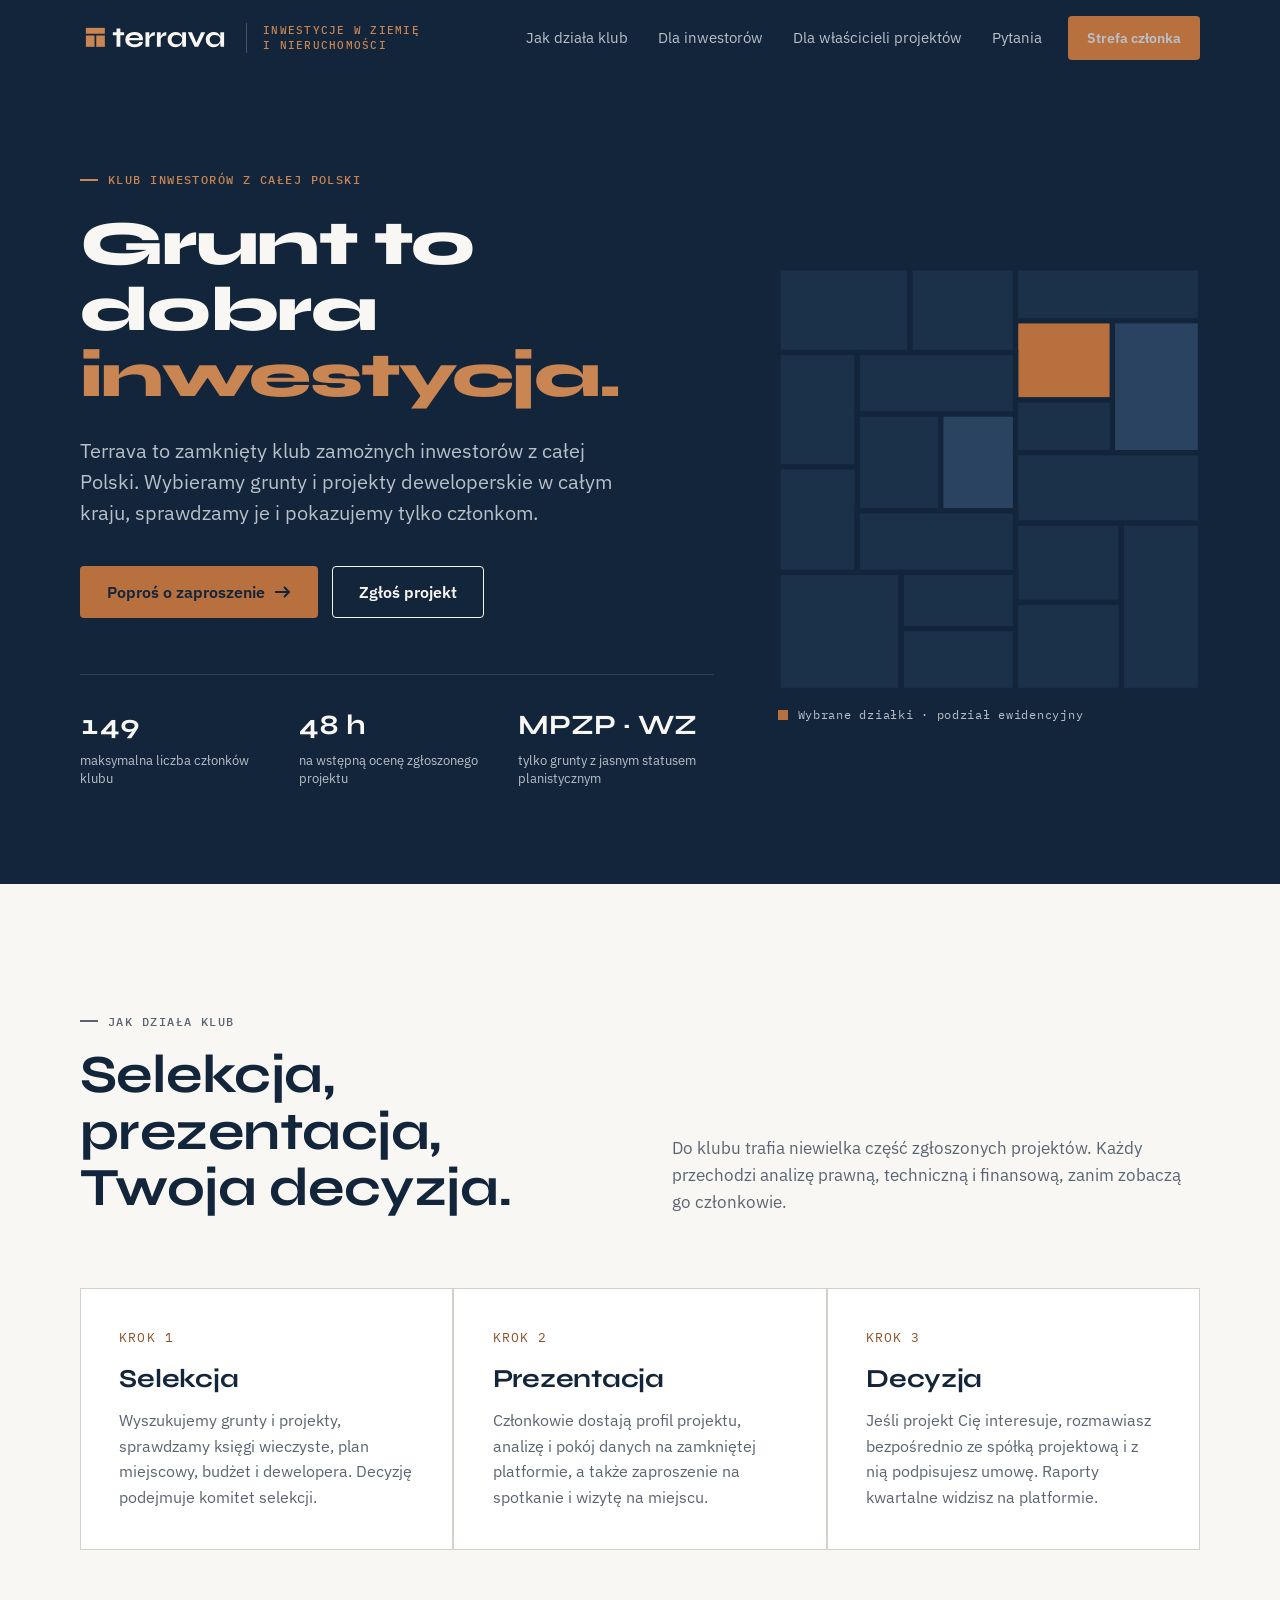
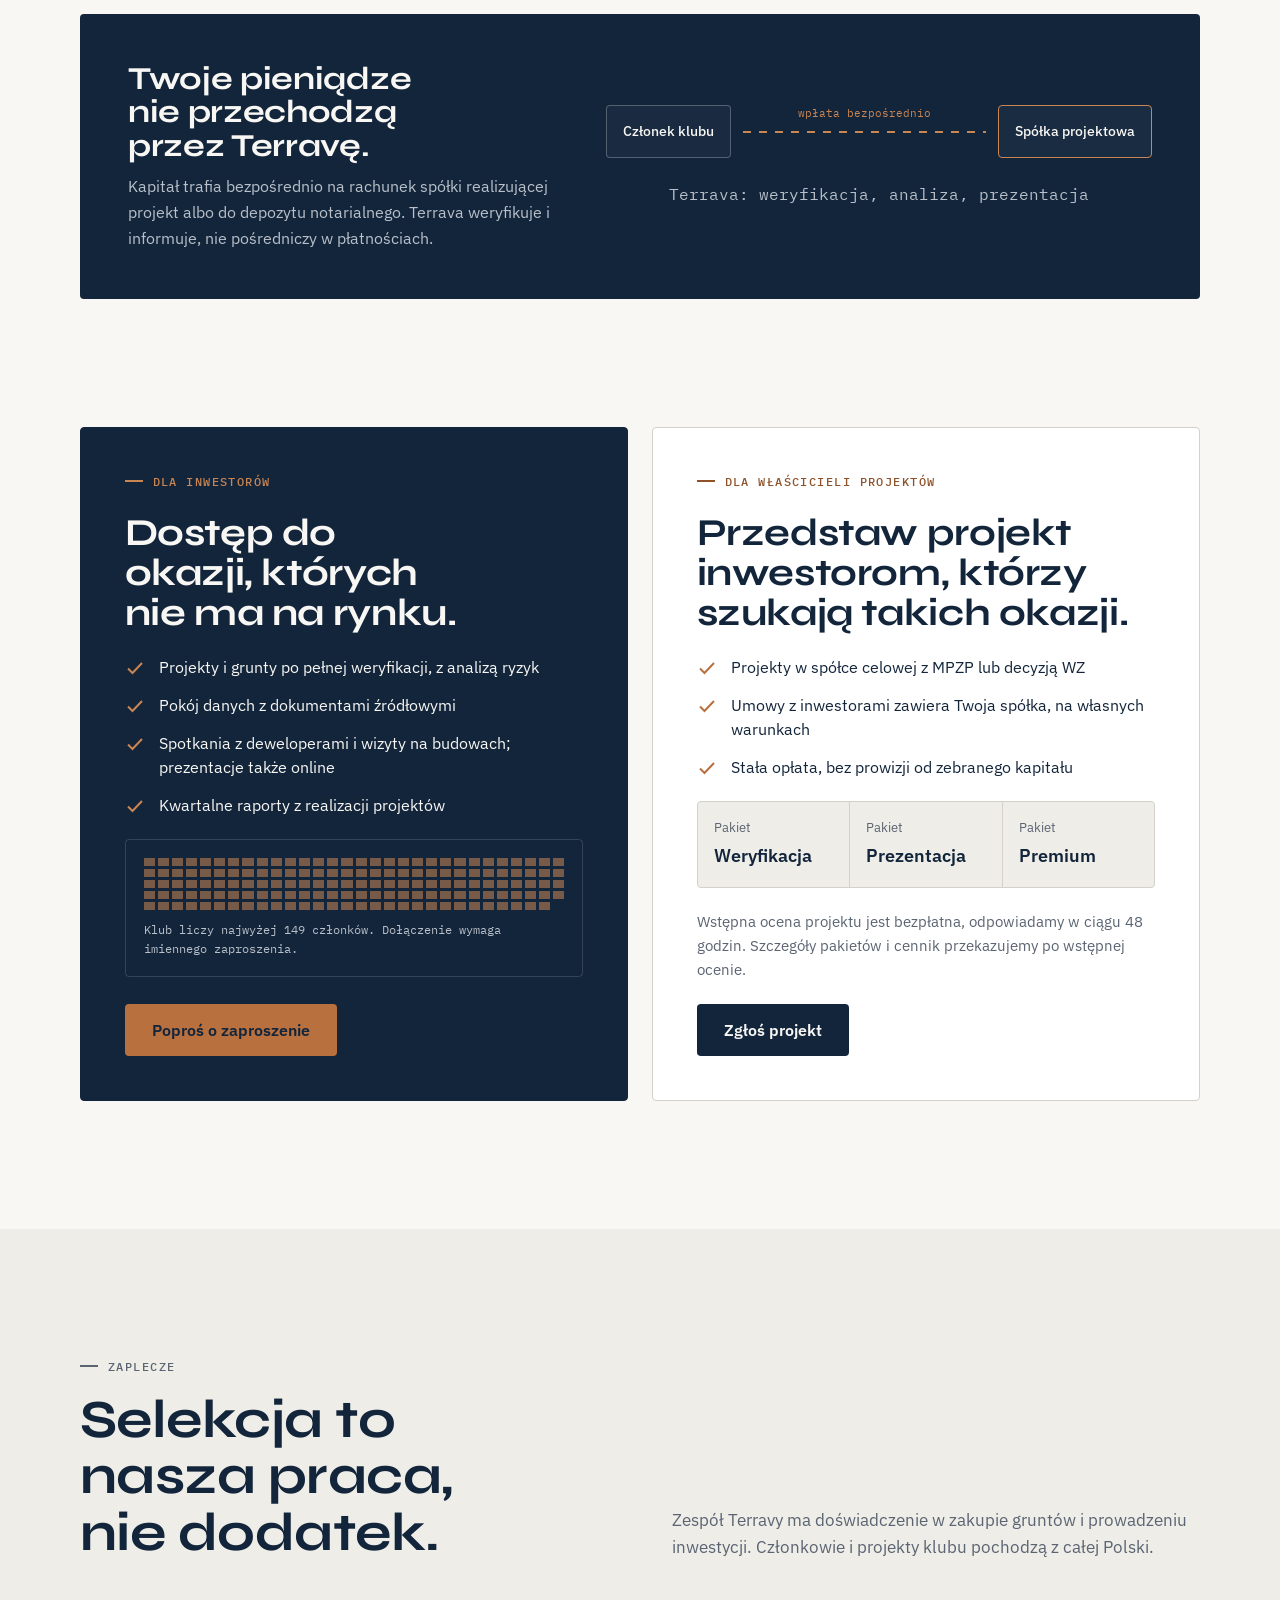
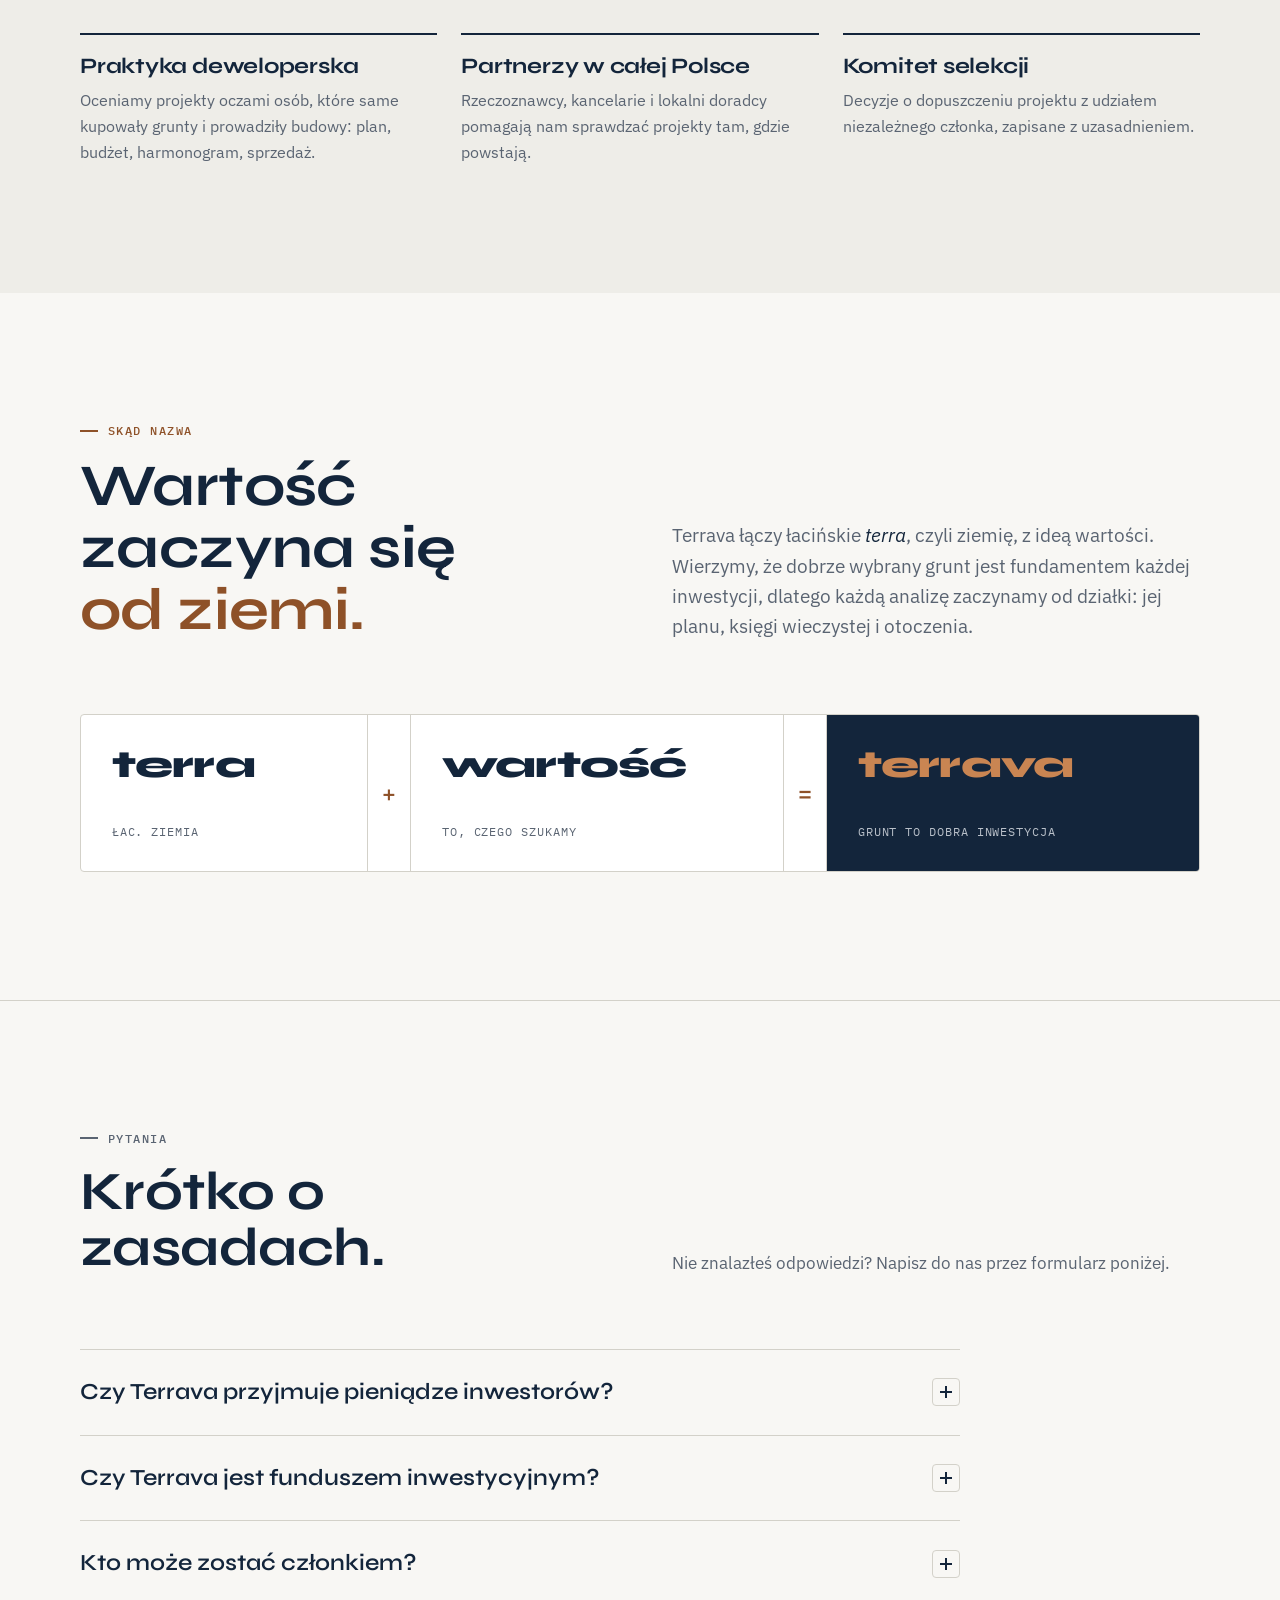
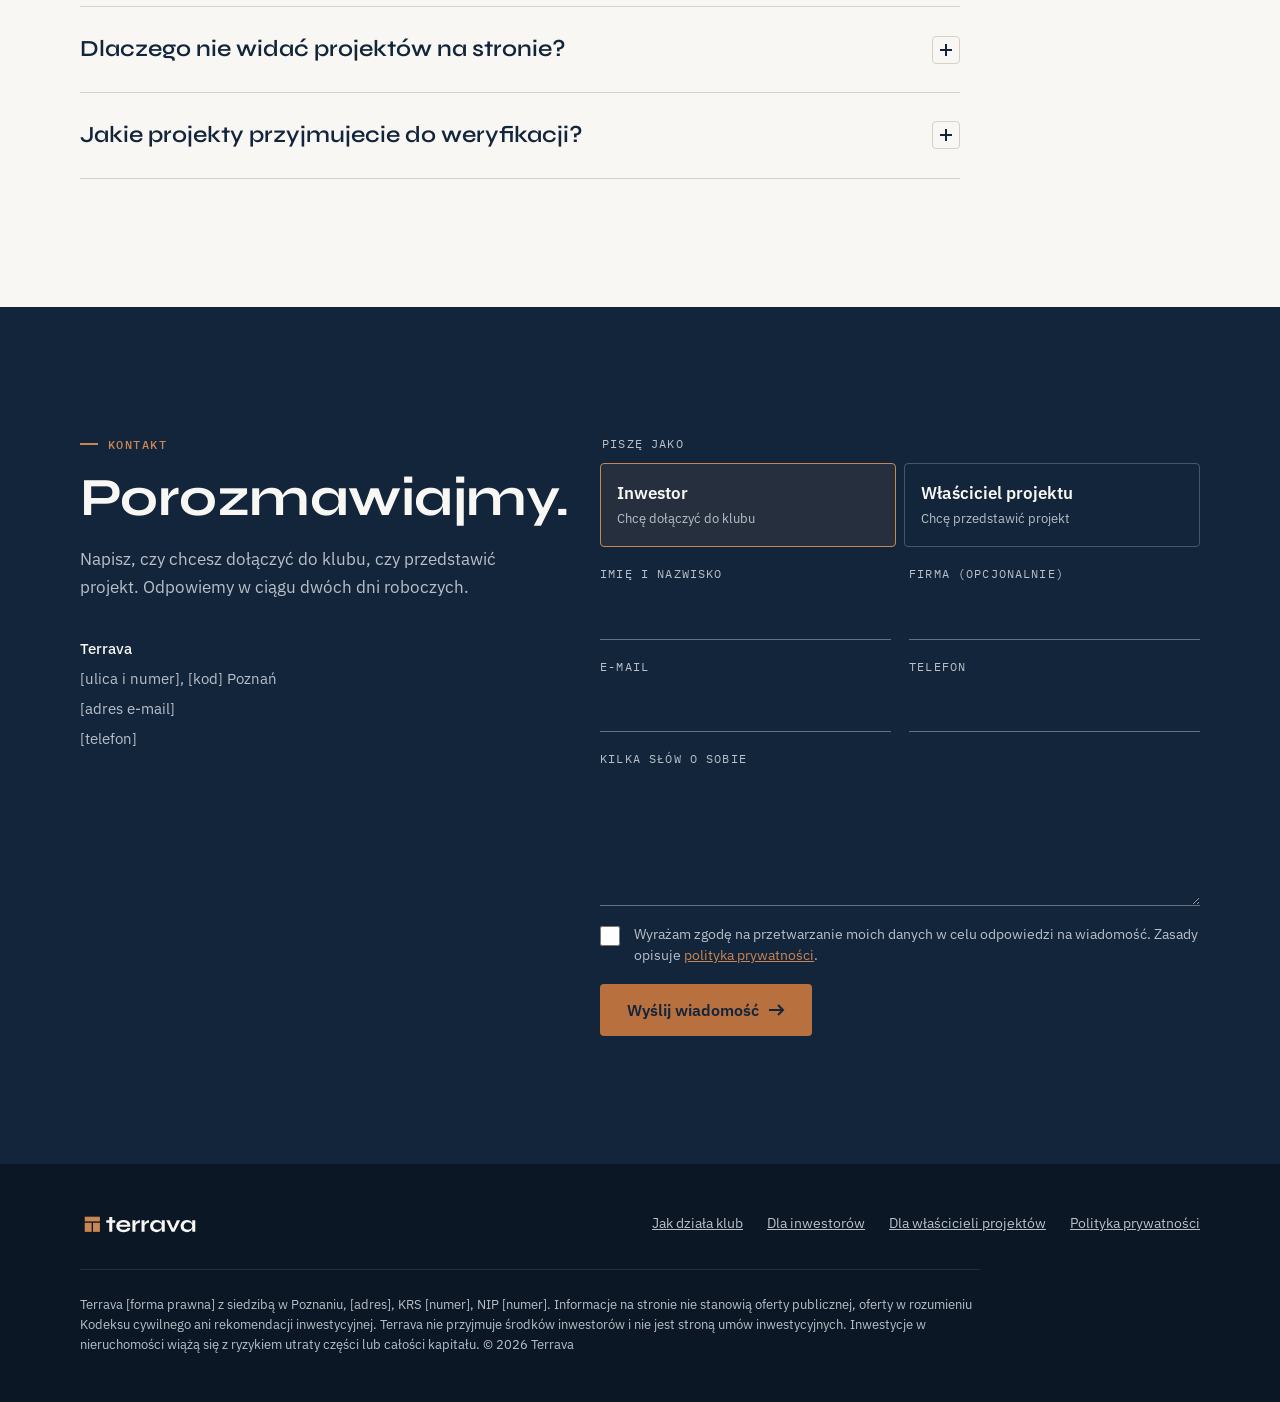
==== index.html @ 7aff5e56 "Add files via upload" ====
<!doctype html>
<html lang="pl">
<head>
<meta charset="utf-8">
<meta name="viewport" content="width=device-width, initial-scale=1, viewport-fit=cover">
<title>Terrava — klub inwestorów w grunty i nieruchomości</title>
<meta name="description" content="Terrava to zamknięty klub zamożnych inwestorów z całej Polski. Weryfikujemy grunty i projekty deweloperskie i prezentujemy je tylko członkom.">
<meta property="og:title" content="Terrava — klub inwestorów">
<meta property="og:description" content="Grunt to dobra inwestycja. Zamknięty klub inwestorów w grunty i projekty deweloperskie.">
<meta property="og:type" content="website">
<meta property="og:url" content="https://terrava.pl/">
<meta name="theme-color" content="#13253B">
<link rel="icon" type="image/svg+xml" href="favicon.svg">
<link rel="canonical" href="https://terrava.pl/">

<link rel="preconnect" href="https://fonts.googleapis.com">
<link rel="preconnect" href="https://fonts.gstatic.com" crossorigin>
<link rel="stylesheet" href="https://fonts.googleapis.com/css2?family=Syne:wght@600;700;800&family=IBM+Plex+Sans:wght@400;500;600&family=IBM+Plex+Mono:wght@400;500&display=swap">
<style>
/* Layout: ciemna, kadastralna scena otwierająca → jasne, rytmiczne sekcje na siatce 12 kolumn; motyw podziału działki w znakach i liniach */
:root{
  --navy:#13253B; --navy-2:#1B3149; --navy-3:#2A4361;
  --copper:#B8703F; --copper-text:#8E5128; --copper-light:#C98552;
  --chalk:#F8F7F4; --paper:#FFFFFF; --sand:#EEEDE8; --line:#D3D1C9;
  --ink:#13253B; --muted:#5A6472; --on-dark:#F8F7F4; --on-dark-muted:#B9C0C9;
  --bg:var(--chalk); --surface:var(--paper); --surface-2:var(--sand);
  --font-display:"Syne", "Arial Black", system-ui, sans-serif;
  --font-body:"IBM Plex Sans", system-ui, -apple-system, "Segoe UI", sans-serif;
  --font-mono:"IBM Plex Mono", ui-monospace, "SFMono-Regular", monospace;
  --wrap:1200px; --gutter:clamp(16px,4vw,40px);
  --ease:cubic-bezier(.2,.7,.2,1);
}
@media (prefers-color-scheme:dark){:root:not([data-theme="light"]){
  --bg:#0E1B2B; --surface:#14253A; --surface-2:#1A2D44; --ink:#EEF0F2; --muted:#A9B2BD; --line:#2C405A; --copper-text:#D9955F; color-scheme:dark}}
:root[data-theme="dark"]{--bg:#0E1B2B; --surface:#14253A; --surface-2:#1A2D44; --ink:#EEF0F2; --muted:#A9B2BD; --line:#2C405A; --copper-text:#D9955F; color-scheme:dark}

*{box-sizing:border-box}
html{scroll-behavior:smooth}
body{margin:0;background:var(--bg);color:var(--ink);font-family:var(--font-body);font-size:17px;line-height:1.6;-webkit-font-smoothing:antialiased}
a{color:var(--copper-text)}
a:focus-visible,button:focus-visible,input:focus-visible,textarea:focus-visible,summary:focus-visible{outline:2px solid var(--copper-light);outline-offset:3px}
h1,h2,h3{font-family:var(--font-display);font-weight:700;line-height:1.05;letter-spacing:-.01em;margin:0;text-wrap:balance}
p{margin:0}
.wrap{max-width:var(--wrap);margin:0 auto;padding-inline:var(--gutter)}
.eyebrow{font-family:var(--font-mono);font-size:12px;font-weight:500;letter-spacing:.12em;text-transform:uppercase;color:var(--copper-text);display:flex;align-items:center;gap:10px}
.eyebrow::before{content:"";width:18px;height:2px;background:currentColor}
.btn{display:inline-flex;align-items:center;justify-content:center;gap:10px;min-height:52px;padding:0 26px;border-radius:4px;font:600 16px/1 var(--font-body);text-decoration:none;cursor:pointer;border:1px solid transparent;transition:transform .25s var(--ease),background-color .25s,color .25s,border-color .25s}
.btn:hover{transform:translateY(-2px)}
.btn svg{transition:transform .25s var(--ease)}
.btn:hover svg{transform:translateX(4px)}
.btn-copper{background:var(--copper);color:var(--navy)}
.btn-copper:hover{background:var(--copper-light)}
.btn-line{border-color:currentColor;color:inherit;background:transparent}

/* Header */
.top{position:fixed;inset:0 0 auto 0;z-index:50;padding-top:env(safe-area-inset-top,0px);transition:background-color .3s,box-shadow .3s;color:var(--on-dark)}
.top.scrolled{background:rgba(19,37,59,.92);backdrop-filter:blur(12px);-webkit-backdrop-filter:blur(12px);box-shadow:0 1px 0 rgba(255,255,255,.08)}
.top-in{display:flex;align-items:center;justify-content:space-between;gap:24px;min-height:76px}
.logo{display:block;width:150px;color:var(--on-dark)}
.logo svg{display:block;width:100%;height:auto}
.lock{display:flex;align-items:center;gap:16px;text-decoration:none;color:var(--on-dark);min-width:0}
.lock .desc{font-family:var(--font-mono);font-size:10.5px;font-weight:500;letter-spacing:.12em;text-transform:uppercase;line-height:1.45;color:var(--copper-light);padding-left:16px;border-left:1px solid rgba(255,255,255,.22);white-space:nowrap}
@media (max-width:420px){.lock{gap:12px}.lock .logo{width:118px}.lock .desc{font-size:9px;letter-spacing:.08em;padding-left:12px}}
@media (max-width:340px){.lock .desc{display:none}}
.nav{display:flex;align-items:center;gap:6px}
.nav a{white-space:nowrap;color:var(--on-dark-muted);text-decoration:none;font-size:15px;padding:10px 12px;border-radius:4px;transition:color .2s}
.nav a:hover{color:var(--on-dark)}
.nav .btn{min-height:44px;padding:0 18px;font-size:14px;margin-left:8px}
.menu-btn{display:none;background:none;border:1px solid rgba(255,255,255,.3);color:var(--on-dark);border-radius:4px;width:44px;height:44px;cursor:pointer}
@media (max-width:1180px){
  .menu-btn{display:inline-flex;align-items:center;justify-content:center}
  .nav{position:absolute;top:100%;left:0;right:0;flex-direction:column;align-items:stretch;background:var(--navy);padding:12px var(--gutter) 24px;gap:2px;display:none}
  .nav.open{display:flex}
  .nav a{padding:14px 0;font-size:17px}
  .nav .btn{margin:12px 0 0}
}

/* Hero */
.hero{background:var(--navy);color:var(--on-dark);position:relative;overflow:hidden;padding-block:clamp(120px,16vw,170px) clamp(56px,8vw,96px)}
.hero-grid{display:grid;grid-template-columns:minmax(0,1.2fr) minmax(0,.8fr);gap:clamp(32px,5vw,72px);align-items:center}
@media (max-width:900px){.hero-grid{grid-template-columns:minmax(0,1fr)}.map{max-width:420px}}
.hero-grid>*{min-width:0}
.hero .eyebrow{color:var(--copper-light)}
.hero h1{font-size:clamp(34px,4.9vw,68px);font-weight:800;letter-spacing:-.025em;margin-top:22px}
.hero h1 .cut{color:var(--copper-light)}
.hero-lead{margin-top:26px;max-width:560px;font-size:clamp(17px,1.6vw,20px);line-height:1.55;color:var(--on-dark-muted)}
.hero-cta{display:flex;flex-wrap:wrap;gap:14px;margin-top:38px}
.hero-meta{display:grid;grid-template-columns:repeat(3,minmax(0,1fr));gap:24px;margin-top:56px;padding-top:28px;border-top:1px solid rgba(255,255,255,.12)}
.hero-meta div{display:flex;flex-direction:column;gap:4px}
.hero-meta b{font-family:var(--font-display);font-size:clamp(20px,2.2vw,28px);white-space:nowrap;font-weight:700;color:var(--on-dark);font-variant-numeric:tabular-nums}
.hero-meta span{font-size:13px;color:var(--on-dark-muted);line-height:1.4}
@media (max-width:520px){.hero-meta{grid-template-columns:1fr 1fr}.hero-meta div:last-child{grid-column:1/-1}}
.map{position:relative;aspect-ratio:1;max-width:100%;width:100%}
.map svg{width:100%;height:100%;display:block}
.map .p{fill:var(--navy-2);stroke:var(--navy);stroke-width:6;transition:fill .9s var(--ease)}
.map .p.on{fill:var(--copper)}
.map .p.near{fill:var(--navy-3)}
.map-tag{position:absolute;left:0;bottom:-34px;font-family:var(--font-mono);font-size:12px;letter-spacing:.06em;color:var(--on-dark-muted);display:flex;gap:10px;align-items:center}
.map-tag i{width:10px;height:10px;background:var(--copper);display:inline-block}

/* Sections */
section{scroll-margin-top:84px}
.sec{padding-block:clamp(72px,10vw,128px)}
.sec-head{display:grid;grid-template-columns:minmax(0,1fr) minmax(0,1fr);gap:24px 64px;align-items:end;margin-bottom:clamp(40px,6vw,72px)}
@media (max-width:800px){.sec-head{grid-template-columns:minmax(0,1fr)}}
.sec-head h2{font-size:clamp(30px,4.2vw,54px);margin-top:16px}
.sec-head p{color:var(--muted);max-width:520px}

.steps{display:grid;grid-template-columns:repeat(3,minmax(0,1fr));gap:2px;background:var(--line);border:1px solid var(--line)}
@media (max-width:800px){.steps{grid-template-columns:1fr}}
.step{background:var(--surface);padding:clamp(28px,3vw,40px);display:flex;flex-direction:column;gap:16px;min-width:0;position:relative;overflow:hidden}
.step-n{font-family:var(--font-mono);font-size:13px;color:var(--copper-text);letter-spacing:.08em}
.step h3{font-size:26px}
.step p{color:var(--muted);font-size:16px}
.step::after{content:"";position:absolute;left:0;bottom:0;height:3px;width:0;background:var(--copper);transition:width .7s var(--ease)}
.step:hover::after{width:100%}

.flow{margin-top:clamp(40px,6vw,64px);background:var(--navy);color:var(--on-dark);border-radius:4px;padding:clamp(28px,4vw,48px);display:grid;grid-template-columns:minmax(0,.9fr) minmax(0,1.1fr);gap:32px;align-items:center}
@media (max-width:900px){.flow{grid-template-columns:minmax(0,1fr)}}
.flow h3{font-size:clamp(24px,2.6vw,32px)}
.flow p{color:var(--on-dark-muted);margin-top:12px;font-size:16px}
.flow-diagram{display:grid;grid-template-columns:auto minmax(48px,1fr) auto;align-items:center;gap:12px;font-size:14px}
.node{border:1px solid rgba(255,255,255,.25);border-radius:4px;padding:14px 16px;text-align:center;font-weight:500;background:rgba(255,255,255,.03)}
.node.hl{border-color:var(--copper-light);color:var(--on-dark)}
.wire{height:2px;background:linear-gradient(90deg,var(--copper-light) 50%,transparent 50%) 0 0/16px 2px repeat-x;animation:flow 1s linear infinite;position:relative}
.wire span{position:absolute;left:50%;top:-26px;transform:translateX(-50%);white-space:nowrap;font-family:var(--font-mono);font-size:11px;color:var(--copper-light)}
@keyframes flow{to{background-position:16px 0}}
.flow-note{grid-column:1/-1;font-family:var(--font-mono);font-size:12px;color:var(--on-dark-muted);text-align:center;margin-top:6px}

/* Audiences */
.split{display:grid;grid-template-columns:repeat(2,minmax(0,1fr));gap:24px}
@media (max-width:900px){.split{grid-template-columns:minmax(0,1fr)}}
.aud{background:var(--surface);border:1px solid var(--line);border-radius:4px;padding:clamp(28px,3.4vw,48px);display:flex;flex-direction:column;gap:22px;min-width:0}
.aud.dark{background:var(--navy);border-color:var(--navy);color:var(--on-dark)}
.aud.dark .eyebrow{color:var(--copper-light)}
.aud h3{font-size:clamp(28px,3vw,38px)}
.aud ul{list-style:none;margin:0;padding:0;display:flex;flex-direction:column;gap:14px}
.aud li{display:grid;grid-template-columns:22px 1fr;gap:12px;font-size:16px;line-height:1.5}
.aud li svg{margin-top:3px}
.aud .muted{color:var(--muted);font-size:15px}
.aud.dark .muted{color:var(--on-dark-muted)}
.seats{display:flex;flex-direction:column;gap:10px;padding:18px;border:1px solid rgba(255,255,255,.14);border-radius:4px}
.seats-bar{display:grid;grid-template-columns:repeat(30,1fr);gap:3px}
.seats-bar i{height:8px;background:rgba(201,133,82,.55)}
.seats small{font-family:var(--font-mono);font-size:12px;color:var(--on-dark-muted)}
.price{display:grid;grid-template-columns:repeat(3,minmax(0,1fr));gap:1px;background:var(--line);border:1px solid var(--line);border-radius:4px;overflow:hidden}
@media (max-width:520px){.price{grid-template-columns:1fr}}
.price div{background:var(--surface-2);padding:16px;display:flex;flex-direction:column;gap:4px;min-width:0}
.price span{font-size:13px;color:var(--muted)}
.price b{font-family:var(--font-body);font-weight:600;font-size:18px;white-space:nowrap}
.aud .btn{align-self:flex-start;margin-top:auto}
.aud .btn-navy{background:var(--navy);color:var(--on-dark)}
:root[data-theme="dark"] .aud .btn-navy{background:var(--copper);color:var(--navy)}
@media (prefers-color-scheme:dark){:root:not([data-theme="light"]) .aud .btn-navy{background:var(--copper);color:var(--navy)}}

/* Backing */
.back{display:grid;grid-template-columns:minmax(0,1fr) minmax(0,1fr) minmax(0,1fr);gap:24px}
@media (max-width:900px){.back{grid-template-columns:1fr}}
.back div{border-top:2px solid var(--ink);padding-top:20px;display:flex;flex-direction:column;gap:10px}
.back h3{font-size:22px}
.back p{color:var(--muted);font-size:16px}


/* Name */
.name{padding-block:clamp(72px,10vw,128px);border-bottom:1px solid var(--line)}
.name-grid{display:grid;grid-template-columns:minmax(0,1fr) minmax(0,1fr);gap:24px 64px;align-items:end}
@media (max-width:800px){.name-grid{grid-template-columns:minmax(0,1fr)}}
.name .eq{grid-column:1/-1;margin-top:clamp(24px,4vw,48px)}
.name h2{font-size:clamp(34px,4.6vw,60px);margin-top:16px}
.name h2 .cut{color:var(--copper-text)}
.name-lead{color:var(--muted);max-width:520px;font-size:clamp(17px,1.5vw,19px)}
.name-lead em{font-style:italic;color:var(--ink)}
.eq{display:grid;grid-template-columns:minmax(0,1fr) auto minmax(0,1.3fr) auto minmax(0,1.3fr);align-items:stretch;gap:0;border:1px solid var(--line);border-radius:4px;background:var(--surface);overflow:hidden}
.eq-t{display:flex;flex-direction:column;justify-content:space-between;gap:40px;padding:clamp(20px,2.4vw,32px);min-width:0}
.eq-t b{font-family:var(--font-display);font-weight:800;font-size:clamp(28px,3vw,42px);line-height:1;letter-spacing:-.02em;white-space:nowrap}
.eq-t span{font-family:var(--font-mono);font-size:11.5px;letter-spacing:.08em;text-transform:uppercase;color:var(--muted);line-height:1.4}
.eq-t.res{background:var(--navy);color:var(--on-dark)}
.eq-t.res b{color:var(--copper-light)}
.eq-t.res span{color:var(--on-dark-muted)}
:root[data-theme="dark"] .eq-t.res{background:var(--copper);color:var(--navy)}:root[data-theme="dark"] .eq-t.res b,:root[data-theme="dark"] .eq-t.res span{color:var(--navy)}
@media (prefers-color-scheme:dark){:root:not([data-theme="light"]) .eq-t.res{background:var(--copper)}:root:not([data-theme="light"]) .eq-t.res b,:root:not([data-theme="light"]) .eq-t.res span{color:var(--navy)}}
.eq-o{display:flex;align-items:center;justify-content:center;padding:0 4px;font-family:var(--font-display);font-size:clamp(22px,2.4vw,30px);color:var(--copper-text);border-inline:1px solid var(--line);min-width:44px}
@media (max-width:900px){
  .eq{grid-template-columns:minmax(0,1fr)}
  .eq-o{border-inline:0;border-block:1px solid var(--line);padding:6px 0;min-width:0}
  .eq-t{flex-direction:row;align-items:baseline;justify-content:space-between;gap:16px}
}
.js .eq .rv.pre{transform:translateY(12px)}

/* FAQ */
.faq{display:flex;flex-direction:column;border-top:1px solid var(--line);max-width:880px}
.faq details{border-bottom:1px solid var(--line)}
.faq summary{list-style:none;cursor:pointer;display:flex;justify-content:space-between;align-items:center;gap:20px;padding:24px 0;font-family:var(--font-display);font-size:clamp(19px,2vw,23px);font-weight:600}
.faq summary::-webkit-details-marker{display:none}
.faq summary .plus{flex:none;width:28px;height:28px;border:1px solid var(--line);border-radius:4px;position:relative;transition:transform .3s var(--ease),background-color .3s}
.faq summary .plus::before,.faq summary .plus::after{content:"";position:absolute;left:50%;top:50%;width:12px;height:2px;background:var(--ink);transform:translate(-50%,-50%)}
.faq summary .plus::after{transform:translate(-50%,-50%) rotate(90deg)}
.faq details[open] .plus{transform:rotate(45deg);background:var(--surface-2)}
.faq details p{padding:0 0 24px;color:var(--muted);max-width:68ch}

/* Contact */
.contact{background:var(--navy);color:var(--on-dark)}
.contact .eyebrow{color:var(--copper-light)}
.contact-grid{display:grid;grid-template-columns:minmax(0,.85fr) minmax(0,1.15fr);gap:clamp(32px,6vw,80px)}
@media (max-width:900px){.contact-grid{grid-template-columns:minmax(0,1fr)}}
.contact h2{font-size:clamp(32px,4.2vw,54px);margin-top:16px}
.contact-lead{color:var(--on-dark-muted);margin-top:20px;max-width:440px}
.addr{margin-top:36px;display:flex;flex-direction:column;gap:6px;font-size:15px;color:var(--on-dark-muted)}
.addr b{color:var(--on-dark);font-weight:500}
form{display:flex;flex-direction:column;gap:18px}
.role{display:grid;grid-template-columns:1fr 1fr;gap:8px}
.role input{position:absolute;opacity:0;pointer-events:none}
.role label{display:flex;flex-direction:column;gap:2px;padding:16px;border:1px solid rgba(255,255,255,.22);border-radius:4px;cursor:pointer;transition:border-color .2s,background-color .2s}
.role label b{font-weight:600}
.role label span{font-size:13px;color:var(--on-dark-muted)}
.role input:checked+label{border-color:var(--copper-light);background:rgba(201,133,82,.1)}
.role input:focus-visible+label{outline:2px solid var(--copper-light);outline-offset:2px}
.fields{display:grid;grid-template-columns:1fr 1fr;gap:18px}
@media (max-width:600px){.fields,.role{grid-template-columns:1fr}}
.f{display:flex;flex-direction:column;gap:8px;min-width:0}
.f.full{grid-column:1/-1}
.f label{font-family:var(--font-mono);font-size:11.5px;letter-spacing:.1em;text-transform:uppercase;color:var(--on-dark-muted)}
.f input,.f textarea{width:100%;background:transparent;border:0;border-bottom:1px solid rgba(255,255,255,.35);color:var(--on-dark);font:inherit;font-size:17px;padding:10px 0;border-radius:0;transition:border-color .2s}
.f input:focus,.f textarea:focus{outline:none;border-bottom-color:var(--copper-light)}
.f textarea{resize:vertical;min-height:96px}
.consent{display:grid;grid-template-columns:22px 1fr;gap:12px;font-size:14px;color:var(--on-dark-muted);line-height:1.5}
.consent input{width:20px;height:20px;margin:2px 0 0;accent-color:var(--copper)}
.consent a{color:var(--copper-light)}
.hp{position:absolute;left:-9999px;width:1px;height:1px;overflow:hidden}
.form-msg{font-size:15px;padding:14px 16px;border-radius:4px;border:1px solid var(--copper-light)}
.form-msg.err{border-color:#E8A0A0}

/* Footer */
footer{background:#0B1724;color:var(--on-dark-muted);padding-block:48px;font-size:14px}
.foot{display:flex;flex-wrap:wrap;justify-content:space-between;gap:32px}
.foot .logo{width:120px}
.legal{margin-top:32px;padding-top:24px;border-top:1px solid rgba(255,255,255,.1);font-size:12.5px;line-height:1.6;max-width:900px}
footer a{color:var(--on-dark-muted)}

/* Motion */
.rv{transition:opacity .8s var(--ease),transform .8s var(--ease)}
.js .rv.pre{opacity:0;transform:translateY(24px)}
.hero .ld{animation:up .9s var(--ease) both}
.hero .ld:nth-child(2){animation-delay:.08s}.hero .ld:nth-child(3){animation-delay:.16s}.hero .ld:nth-child(4){animation-delay:.24s}.hero .ld:nth-child(5){animation-delay:.32s}
@keyframes up{from{opacity:0;transform:translateY(18px)}to{opacity:1;transform:none}}
@media (prefers-reduced-motion:reduce){
  html{scroll-behavior:auto}
  *,*::before,*::after{animation:none!important;transition:none!important}
  .js .rv.pre{opacity:1;transform:none}
}
@media (max-width:520px){.flow-diagram{grid-template-columns:minmax(0,1fr)}.wire{height:40px;width:2px;justify-self:center;background:linear-gradient(180deg,var(--copper-light) 50%,transparent 50%) 0 0/2px 16px repeat-y;animation:flowv 1s linear infinite}.wire span{top:50%;left:14px;transform:translateY(-50%)}}
@keyframes flowv{to{background-position:0 16px}}
</style>


</head>
<body>
<header class="top" id="top">
  <div class="wrap top-in">
    <a class="lock" href="#" aria-label="Terrava — inwestycje w ziemię i nieruchomości, strona główna"><span class="logo"><svg viewBox="0 0 514 107" role="img" aria-label="Terrava"><rect x="20.15" y="20.15" width="65" height="20.15" fill="#C98552"/><rect x="20.15" y="46.15" width="29.57" height="39" fill="#C98552"/><rect x="55.58" y="46.15" width="29.57" height="39" fill="#C98552"/><path transform="translate(109.95 85.15) scale(0.1)" fill="currentColor" d="M25 -497H153V-633H283V-497H411V-396H283V0H153V-396H25ZM930 -165H1056Q1048 -114 1013.5 -74.0Q979 -34 920.0 -11.0Q861 12 776 12Q681 12 608.0 -18.5Q535 -49 494.0 -107.0Q453 -165 453 -247Q453 -329 493.0 -387.5Q533 -446 604.5 -477.0Q676 -508 772 -508Q870 -508 935.0 -477.0Q1000 -446 1031.5 -383.5Q1063 -321 1058 -224H584Q589 -186 612.5 -155.0Q636 -124 676.5 -106.0Q717 -88 773 -88Q835 -88 876.5 -109.5Q918 -131 930 -165ZM766 -409Q694 -409 649.0 -377.5Q604 -346 591 -300H929Q924 -350 881.5 -379.5Q839 -409 766 -409ZM1145 -497H1275V-347Q1282 -370 1296.0 -397.5Q1310 -425 1333.0 -450.5Q1356 -476 1389.0 -492.0Q1422 -508 1466 -508V-390Q1410 -390 1369.0 -368.5Q1328 -347 1303 -316Q1285 -294 1275 -273V0H1145ZM1536 -497H1666V-347Q1673 -370 1687.0 -397.5Q1701 -425 1724.0 -450.5Q1747 -476 1780.0 -492.0Q1813 -508 1857 -508V-390Q1801 -390 1760.0 -368.5Q1719 -347 1694 -316Q1676 -294 1666 -273V0H1536ZM2169 11Q2095 11 2034.5 -21.5Q1974 -54 1938.5 -112.5Q1903 -171 1903 -248Q1903 -327 1939.0 -385.0Q1975 -443 2036.5 -475.5Q2098 -508 2176 -508Q2262 -508 2314.5 -473.5Q2367 -439 2391 -380Q2397 -364 2402 -348V-497H2532V0H2411L2409 -20Q2406 -39 2404.0 -69.0Q2402 -99 2402 -128V-162Q2402 -160 2401 -159Q2387 -113 2358.0 -74.5Q2329 -36 2282.0 -12.5Q2235 11 2169 11ZM2211 -89Q2270 -89 2313.0 -109.0Q2356 -129 2379.0 -165.0Q2402 -201 2402 -248Q2402 -299 2378.5 -334.5Q2355 -370 2312.5 -388.5Q2270 -407 2211 -407Q2128 -407 2082.0 -363.5Q2036 -320 2036 -248Q2036 -200 2058.0 -164.5Q2080 -129 2119.5 -109.0Q2159 -89 2211 -89ZM2891 -139 3049 -497H3191L2952 0H2829L2595 -497H2738ZM3476 11Q3402 11 3341.5 -21.5Q3281 -54 3245.5 -112.5Q3210 -171 3210 -248Q3210 -327 3246.0 -385.0Q3282 -443 3343.5 -475.5Q3405 -508 3483 -508Q3569 -508 3621.5 -473.5Q3674 -439 3698 -380Q3704 -364 3709 -348V-497H3839V0H3718L3716 -20Q3713 -39 3711.0 -69.0Q3709 -99 3709 -128V-162Q3709 -160 3708 -159Q3694 -113 3665.0 -74.5Q3636 -36 3589.0 -12.5Q3542 11 3476 11ZM3518 -89Q3577 -89 3620.0 -109.0Q3663 -129 3686.0 -165.0Q3709 -201 3709 -248Q3709 -299 3685.5 -334.5Q3662 -370 3619.5 -388.5Q3577 -407 3518 -407Q3435 -407 3389.0 -363.5Q3343 -320 3343 -248Q3343 -200 3365.0 -164.5Q3387 -129 3426.5 -109.0Q3466 -89 3518 -89Z"/></svg></span><span class="desc" aria-hidden="true">Inwestycje w ziemię<br>i nieruchomości</span></a>
    <button class="menu-btn" id="menuBtn" aria-expanded="false" aria-controls="nav" aria-label="Menu">
      <svg width="20" height="14" viewBox="0 0 20 14" aria-hidden="true"><path d="M0 1h20M0 7h20M0 13h20" stroke="currentColor" stroke-width="2"/></svg>
    </button>
    <nav class="nav" id="nav" aria-label="Główna">
      <a href="#jak-dziala">Jak działa klub</a>
      <a href="#inwestorzy">Dla inwestorów</a>
      <a href="#projekty">Dla właścicieli projektów</a>
      <a href="#faq">Pytania</a>
      <a class="btn btn-copper" href="panel/login.php">Strefa członka</a>
    </nav>
  </div>
</header>

<main>
  <section class="hero" aria-labelledby="h1">
    <div class="wrap hero-grid">
      <div>
        <p class="eyebrow ld">Klub inwestorów z całej Polski</p>
        <h1 id="h1" class="ld">Grunt to dobra <span class="cut">inwestycja.</span></h1>
        <p class="hero-lead ld">Terrava to zamknięty klub zamożnych inwestorów z całej Polski. Wybieramy grunty i projekty deweloperskie w całym kraju, sprawdzamy je i pokazujemy tylko członkom.</p>
        <div class="hero-cta ld">
          <a class="btn btn-copper" href="#kontakt" data-role="inwestor">Poproś o zaproszenie
            <svg width="16" height="12" viewBox="0 0 16 12" aria-hidden="true"><path d="M0 6h14M9 1l5 5-5 5" fill="none" stroke="currentColor" stroke-width="2"/></svg></a>
          <a class="btn btn-line" href="#kontakt" data-role="projekt">Zgłoś projekt</a>
        </div>
        <div class="hero-meta ld">
          <div><b>149</b><span>maksymalna liczba członków klubu</span></div>
          <div><b>48 h</b><span>na wstępną ocenę zgłoszonego projektu</span></div>
          <div><b>MPZP · WZ</b><span>tylko grunty z jasnym statusem planistycznym</span></div>
        </div>
      </div>
      <div class="map ld" aria-hidden="true">
        <svg id="map" viewBox="0 0 480 480"></svg>
        <p class="map-tag"><i></i> Wybrane działki · podział ewidencyjny</p>
      </div>
    </div>
  </section>



  <section class="sec" id="jak-dziala" aria-labelledby="h-how">
    <div class="wrap">
      <div class="sec-head rv">
        <div><p class="eyebrow">Jak działa klub</p><h2 id="h-how">Selekcja, prezentacja, Twoja decyzja.</h2></div>
        <p>Do klubu trafia niewielka część zgłoszonych projektów. Każdy przechodzi analizę prawną, techniczną i finansową, zanim zobaczą go członkowie.</p>
      </div>
      <div class="steps">
        <article class="step rv">
          <span class="step-n">KROK 1</span>
          <h3>Selekcja</h3>
          <p>Wyszukujemy grunty i projekty, sprawdzamy księgi wieczyste, plan miejscowy, budżet i dewelopera. Decyzję podejmuje komitet selekcji.</p>
        </article>
        <article class="step rv">
          <span class="step-n">KROK 2</span>
          <h3>Prezentacja</h3>
          <p>Członkowie dostają profil projektu, analizę i pokój danych na zamkniętej platformie, a także zaproszenie na spotkanie i wizytę na miejscu.</p>
        </article>
        <article class="step rv">
          <span class="step-n">KROK 3</span>
          <h3>Decyzja</h3>
          <p>Jeśli projekt Cię interesuje, rozmawiasz bezpośrednio ze spółką projektową i z nią podpisujesz umowę. Raporty kwartalne widzisz na platformie.</p>
        </article>
      </div>
      <div class="flow rv">
        <div>
          <h3>Twoje pieniądze nie przechodzą przez Terravę.</h3>
          <p>Kapitał trafia bezpośrednio na rachunek spółki realizującej projekt albo do depozytu notarialnego. Terrava weryfikuje i informuje, nie pośredniczy w płatnościach.</p>
        </div>
        <div class="flow-diagram">
          <div class="node">Członek klubu</div>
          <div class="wire"><span>wpłata bezpośrednio</span></div>
          <div class="node hl">Spółka projektowa</div>
          <p class="flow-note">Terrava: weryfikacja, analiza, prezentacja</p>
        </div>
      </div>
    </div>
  </section>

  <section class="sec" style="padding-top:0" aria-label="Dla kogo">
    <div class="wrap split">
      <article class="aud dark rv" id="inwestorzy">
        <p class="eyebrow">Dla inwestorów</p>
        <h3>Dostęp do okazji, których nie ma na rynku.</h3>
        <ul>
          <li><svg width="20" height="20" viewBox="0 0 20 20" aria-hidden="true"><path d="M3 10.5l4.5 4.5L17 5" fill="none" stroke="var(--copper-light)" stroke-width="2"/></svg>Projekty i grunty po pełnej weryfikacji, z analizą ryzyk</li>
          <li><svg width="20" height="20" viewBox="0 0 20 20" aria-hidden="true"><path d="M3 10.5l4.5 4.5L17 5" fill="none" stroke="var(--copper-light)" stroke-width="2"/></svg>Pokój danych z dokumentami źródłowymi</li>
          <li><svg width="20" height="20" viewBox="0 0 20 20" aria-hidden="true"><path d="M3 10.5l4.5 4.5L17 5" fill="none" stroke="var(--copper-light)" stroke-width="2"/></svg>Spotkania z deweloperami i wizyty na budowach; prezentacje także online</li>
          <li><svg width="20" height="20" viewBox="0 0 20 20" aria-hidden="true"><path d="M3 10.5l4.5 4.5L17 5" fill="none" stroke="var(--copper-light)" stroke-width="2"/></svg>Kwartalne raporty z realizacji projektów</li>
        </ul>
        <div class="seats">
          <div class="seats-bar" id="seats" aria-hidden="true"></div>
          <small>Klub liczy najwyżej 149 członków. Dołączenie wymaga imiennego zaproszenia.</small>
        </div>
        <a class="btn btn-copper" href="#kontakt" data-role="inwestor">Poproś o zaproszenie</a>
      </article>
      <article class="aud rv" id="projekty">
        <p class="eyebrow">Dla właścicieli projektów</p>
        <h3>Przedstaw projekt inwestorom, którzy szukają takich okazji.</h3>
        <ul>
          <li><svg width="20" height="20" viewBox="0 0 20 20" aria-hidden="true"><path d="M3 10.5l4.5 4.5L17 5" fill="none" stroke="var(--copper)" stroke-width="2"/></svg>Projekty w spółce celowej z MPZP lub decyzją WZ</li>
          <li><svg width="20" height="20" viewBox="0 0 20 20" aria-hidden="true"><path d="M3 10.5l4.5 4.5L17 5" fill="none" stroke="var(--copper)" stroke-width="2"/></svg>Umowy z inwestorami zawiera Twoja spółka, na własnych warunkach</li>
          <li><svg width="20" height="20" viewBox="0 0 20 20" aria-hidden="true"><path d="M3 10.5l4.5 4.5L17 5" fill="none" stroke="var(--copper)" stroke-width="2"/></svg>Stała opłata, bez prowizji od zebranego kapitału</li>
        </ul>
        <div class="price">
          <div><span>Pakiet</span><b>Weryfikacja</b></div>
          <div><span>Pakiet</span><b>Prezentacja</b></div>
          <div><span>Pakiet</span><b>Premium</b></div>
        </div>
        <p class="muted">Wstępna ocena projektu jest bezpłatna, odpowiadamy w ciągu 48 godzin. Szczegóły pakietów i cennik przekazujemy po wstępnej ocenie.</p>
        <a class="btn btn-navy" href="#kontakt" data-role="projekt">Zgłoś projekt</a>
      </article>
    </div>
  </section>

  <section class="sec" style="background:var(--surface-2)" aria-labelledby="h-back">
    <div class="wrap">
      <div class="sec-head rv">
        <div><p class="eyebrow">Zaplecze</p><h2 id="h-back">Selekcja to nasza praca, nie dodatek.</h2></div>
        <p>Zespół Terravy ma doświadczenie w zakupie gruntów i prowadzeniu inwestycji. Członkowie i projekty klubu pochodzą z całej Polski.</p>
      </div>
      <div class="back">
        <div class="rv"><h3>Praktyka deweloperska</h3><p>Oceniamy projekty oczami osób, które same kupowały grunty i prowadziły budowy: plan, budżet, harmonogram, sprzedaż.</p></div>
        <div class="rv"><h3>Partnerzy w całej Polsce</h3><p>Rzeczoznawcy, kancelarie i lokalni doradcy pomagają nam sprawdzać projekty tam, gdzie powstają.</p></div>
        <div class="rv"><h3>Komitet selekcji</h3><p>Decyzje o dopuszczeniu projektu z udziałem niezależnego członka, zapisane z uzasadnieniem.</p></div>
      </div>
    </div>
  </section>

  <section class="name" id="nazwa" aria-labelledby="h-name">
    <div class="wrap name-grid">
      <div class="rv">
        <p class="eyebrow">Skąd nazwa</p>
        <h2 id="h-name">Wartość zaczyna się <span class="cut">od ziemi.</span></h2>
      </div>
      <div class="rv">
        <p class="name-lead">Terrava łączy łacińskie <em>terra</em>, czyli ziemię, z ideą wartości. Wierzymy, że dobrze wybrany grunt jest fundamentem każdej inwestycji, dlatego każdą analizę zaczynamy od działki: jej planu, księgi wieczystej i otoczenia.</p>
      </div>
      <div class="eq" role="img" aria-label="terra, czyli ziemia, plus wartość, równa się Terrava">
        <div class="eq-t rv"><b>terra</b><span>łac. ziemia</span></div>
        <div class="eq-o rv" style="transition-delay:.1s" aria-hidden="true">+</div>
        <div class="eq-t rv" style="transition-delay:.2s"><b>wartość</b><span>to, czego szukamy</span></div>
        <div class="eq-o rv" style="transition-delay:.3s" aria-hidden="true">=</div>
        <div class="eq-t res rv" style="transition-delay:.4s"><b>terrava</b><span>grunt to dobra inwestycja</span></div>
      </div>
    </div>
  </section>

  <section class="sec" id="faq" aria-labelledby="h-faq">
    <div class="wrap">
      <div class="sec-head rv">
        <div><p class="eyebrow">Pytania</p><h2 id="h-faq">Krótko o zasadach.</h2></div>
        <p>Nie znalazłeś odpowiedzi? Napisz do nas przez formularz poniżej.</p>
      </div>
      <div class="faq">
        <details class="rv"><summary>Czy Terrava przyjmuje pieniądze inwestorów?<span class="plus" aria-hidden="true"></span></summary><p>Nie. Inwestor wpłaca środki bezpośrednio spółce projektowej albo do depozytu notarialnego. Terrava nie jest stroną umowy inwestycyjnej.</p></details>
        <details class="rv"><summary>Czy Terrava jest funduszem inwestycyjnym?<span class="plus" aria-hidden="true"></span></summary><p>Nie. Terrava to klub członkowski: wyszukuje i weryfikuje projekty oraz udostępnia członkom informacje. Nie zarządza kapitałem ani nie doradza inwestycyjnie.</p></details>
        <details class="rv"><summary>Kto może zostać członkiem?<span class="plus" aria-hidden="true"></span></summary><p>Osoby i firmy z doświadczeniem inwestycyjnym, zaproszone imiennie po rozmowie z opiekunem klubu. Klub liczy najwyżej 149 członków.</p></details>
        <details class="rv"><summary>Dlaczego nie widać projektów na stronie?<span class="plus" aria-hidden="true"></span></summary><p>Projekty prezentujemy wyłącznie zalogowanym członkom. Strona publiczna nie zawiera ofert inwestycyjnych.</p></details>
        <details class="rv"><summary>Jakie projekty przyjmujecie do weryfikacji?<span class="plus" aria-hidden="true"></span></summary><p>Projekty deweloperskie i grunty z całej Polski, realizowane w spółce celowej, z MPZP lub decyzją WZ i wkładem własnym dewelopera.</p></details>
      </div>
    </div>
  </section>

  <section class="sec contact" id="kontakt" aria-labelledby="h-contact">
    <div class="wrap contact-grid">
      <div class="rv">
        <p class="eyebrow">Kontakt</p>
        <h2 id="h-contact">Porozmawiajmy.</h2>
        <p class="contact-lead">Napisz, czy chcesz dołączyć do klubu, czy przedstawić projekt. Odpowiemy w ciągu dwóch dni roboczych.</p>
        <div class="addr">
          <b>Terrava</b>
          <span>[ulica i numer], [kod] Poznań</span>
          <span>[adres e-mail]</span>
          <span>[telefon]</span>
        </div>
      </div>
      <form id="form" class="rv" action="kontakt.php" method="post" novalidate>
        <fieldset style="border:0;margin:0;padding:0;display:flex;flex-direction:column;gap:10px">
          <legend class="sr" style="font-family:var(--font-mono);font-size:11.5px;letter-spacing:.1em;text-transform:uppercase;color:var(--on-dark-muted);margin-bottom:10px">Piszę jako</legend>
          <div class="role">
            <input type="radio" id="r-inw" name="rola" value="inwestor" checked><label for="r-inw"><b>Inwestor</b><span>Chcę dołączyć do klubu</span></label>
            <input type="radio" id="r-pro" name="rola" value="projekt"><label for="r-pro"><b>Właściciel projektu</b><span>Chcę przedstawić projekt</span></label>
          </div>
        </fieldset>
        <div class="fields">
          <div class="f"><label for="f-imie">Imię i nazwisko</label><input id="f-imie" name="imie" autocomplete="name" required></div>
          <div class="f"><label for="f-firma">Firma (opcjonalnie)</label><input id="f-firma" name="firma" autocomplete="organization"></div>
          <div class="f"><label for="f-mail">E-mail</label><input id="f-mail" name="email" type="email" autocomplete="email" required></div>
          <div class="f"><label for="f-tel">Telefon</label><input id="f-tel" name="telefon" type="tel" autocomplete="tel"></div>
          <div class="f full"><label for="f-msg" id="f-msg-l">Kilka słów o sobie</label><textarea id="f-msg" name="wiadomosc" rows="4"></textarea></div>
        </div>
        <div class="hp" aria-hidden="true"><label for="f-www">Strona</label><input id="f-www" name="www" tabindex="-1" autocomplete="off"></div>
        <label class="consent" for="f-zgoda"><input type="checkbox" id="f-zgoda" name="zgoda" value="tak" required><span>Wyrażam zgodę na przetwarzanie moich danych w celu odpowiedzi na wiadomość. Zasady opisuje <a href="polityka-prywatnosci.html">polityka prywatności</a>.</span></label>
        <div id="form-msg" class="form-msg" role="status" hidden></div>
        <button class="btn btn-copper" type="submit" style="align-self:flex-start">Wyślij wiadomość
          <svg width="16" height="12" viewBox="0 0 16 12" aria-hidden="true"><path d="M0 6h14M9 1l5 5-5 5" fill="none" stroke="currentColor" stroke-width="2"/></svg></button>
      </form>
    </div>
  </section>
</main>

<footer>
  <div class="wrap">
    <div class="foot">
      <span class="logo"><svg viewBox="0 0 514 107" role="img" aria-label="Terrava"><rect x="20.15" y="20.15" width="65" height="20.15" fill="#C98552"/><rect x="20.15" y="46.15" width="29.57" height="39" fill="#C98552"/><rect x="55.58" y="46.15" width="29.57" height="39" fill="#C98552"/><path transform="translate(109.95 85.15) scale(0.1)" fill="currentColor" d="M25 -497H153V-633H283V-497H411V-396H283V0H153V-396H25ZM930 -165H1056Q1048 -114 1013.5 -74.0Q979 -34 920.0 -11.0Q861 12 776 12Q681 12 608.0 -18.5Q535 -49 494.0 -107.0Q453 -165 453 -247Q453 -329 493.0 -387.5Q533 -446 604.5 -477.0Q676 -508 772 -508Q870 -508 935.0 -477.0Q1000 -446 1031.5 -383.5Q1063 -321 1058 -224H584Q589 -186 612.5 -155.0Q636 -124 676.5 -106.0Q717 -88 773 -88Q835 -88 876.5 -109.5Q918 -131 930 -165ZM766 -409Q694 -409 649.0 -377.5Q604 -346 591 -300H929Q924 -350 881.5 -379.5Q839 -409 766 -409ZM1145 -497H1275V-347Q1282 -370 1296.0 -397.5Q1310 -425 1333.0 -450.5Q1356 -476 1389.0 -492.0Q1422 -508 1466 -508V-390Q1410 -390 1369.0 -368.5Q1328 -347 1303 -316Q1285 -294 1275 -273V0H1145ZM1536 -497H1666V-347Q1673 -370 1687.0 -397.5Q1701 -425 1724.0 -450.5Q1747 -476 1780.0 -492.0Q1813 -508 1857 -508V-390Q1801 -390 1760.0 -368.5Q1719 -347 1694 -316Q1676 -294 1666 -273V0H1536ZM2169 11Q2095 11 2034.5 -21.5Q1974 -54 1938.5 -112.5Q1903 -171 1903 -248Q1903 -327 1939.0 -385.0Q1975 -443 2036.5 -475.5Q2098 -508 2176 -508Q2262 -508 2314.5 -473.5Q2367 -439 2391 -380Q2397 -364 2402 -348V-497H2532V0H2411L2409 -20Q2406 -39 2404.0 -69.0Q2402 -99 2402 -128V-162Q2402 -160 2401 -159Q2387 -113 2358.0 -74.5Q2329 -36 2282.0 -12.5Q2235 11 2169 11ZM2211 -89Q2270 -89 2313.0 -109.0Q2356 -129 2379.0 -165.0Q2402 -201 2402 -248Q2402 -299 2378.5 -334.5Q2355 -370 2312.5 -388.5Q2270 -407 2211 -407Q2128 -407 2082.0 -363.5Q2036 -320 2036 -248Q2036 -200 2058.0 -164.5Q2080 -129 2119.5 -109.0Q2159 -89 2211 -89ZM2891 -139 3049 -497H3191L2952 0H2829L2595 -497H2738ZM3476 11Q3402 11 3341.5 -21.5Q3281 -54 3245.5 -112.5Q3210 -171 3210 -248Q3210 -327 3246.0 -385.0Q3282 -443 3343.5 -475.5Q3405 -508 3483 -508Q3569 -508 3621.5 -473.5Q3674 -439 3698 -380Q3704 -364 3709 -348V-497H3839V0H3718L3716 -20Q3713 -39 3711.0 -69.0Q3709 -99 3709 -128V-162Q3709 -160 3708 -159Q3694 -113 3665.0 -74.5Q3636 -36 3589.0 -12.5Q3542 11 3476 11ZM3518 -89Q3577 -89 3620.0 -109.0Q3663 -129 3686.0 -165.0Q3709 -201 3709 -248Q3709 -299 3685.5 -334.5Q3662 -370 3619.5 -388.5Q3577 -407 3518 -407Q3435 -407 3389.0 -363.5Q3343 -320 3343 -248Q3343 -200 3365.0 -164.5Q3387 -129 3426.5 -109.0Q3466 -89 3518 -89Z"/></svg></span>
      <div style="display:flex;flex-wrap:wrap;gap:24px">
        <a href="#jak-dziala">Jak działa klub</a><a href="#inwestorzy">Dla inwestorów</a><a href="#projekty">Dla właścicieli projektów</a><a href="polityka-prywatnosci.html">Polityka prywatności</a>
      </div>
    </div>
    <p class="legal">Terrava [forma prawna] z siedzibą w Poznaniu, [adres], KRS [numer], NIP [numer]. Informacje na stronie nie stanowią oferty publicznej, oferty w rozumieniu Kodeksu cywilnego ani rekomendacji inwestycyjnej. Terrava nie przyjmuje środków inwestorów i nie jest stroną umów inwestycyjnych. Inwestycje w nieruchomości wiążą się z ryzykiem utraty części lub całości kapitału. © <span id="yr">2026</span> Terrava</p>
  </div>
</footer>

<script>
(function(){
  document.documentElement.classList.add('js');
  var reduce = window.matchMedia && matchMedia('(prefers-reduced-motion: reduce)').matches;

  // Header on scroll + mobile menu
  var top = document.getElementById('top');
  function onScroll(){ top.classList.toggle('scrolled', window.scrollY > 24); }
  window.addEventListener('scroll', onScroll, {passive:true}); onScroll();
  var mb = document.getElementById('menuBtn'), nav = document.getElementById('nav');
  mb.addEventListener('click', function(){ var o = nav.classList.toggle('open'); mb.setAttribute('aria-expanded', o); });
  nav.addEventListener('click', function(e){ if(e.target.tagName === 'A'){ nav.classList.remove('open'); mb.setAttribute('aria-expanded','false'); } });

  // Cadastral map: parcels as rectangles on a 480 grid
  var P = [[0,0,150,96],[150,0,120,96],[270,0,210,60],[270,60,110,90],[380,60,100,150],[0,96,90,130],[90,96,180,70],[90,166,95,110],[185,166,85,110],[270,150,110,60],[270,210,210,80],[0,226,90,120],[90,276,180,70],[270,290,120,90],[390,290,90,190],[0,346,140,134],[140,346,130,64],[140,410,130,70],[270,380,120,100]];
  var svg = document.getElementById('map'), els = [];
  P.forEach(function(r){
    var el = document.createElementNS('http://www.w3.org/2000/svg','rect');
    el.setAttribute('x',r[0]); el.setAttribute('y',r[1]); el.setAttribute('width',r[2]); el.setAttribute('height',r[3]);
    el.setAttribute('class','p'); svg.appendChild(el); els.push(el);
  });
  // T-cut motif over the highlighted parcel
  var picks = [8,3,13,6,16], i = 0;
  function pick(){
    els.forEach(function(e){ e.classList.remove('on','near'); });
    var k = picks[i % picks.length]; els[k].classList.add('on');
    els[(k+1)%els.length].classList.add('near'); els[(k+5)%els.length].classList.add('near');
    i++;
  }
  pick();
  if(!reduce) setInterval(pick, 2600);

  // 149 seats, one cell each
  var seats = document.getElementById('seats');
  for(var s=0;s<149;s++){ seats.appendChild(document.createElement('i')); }

  // Reveal on scroll (visible at rest without JS observers)
  if(!reduce && 'IntersectionObserver' in window){
    var io = new IntersectionObserver(function(es){ es.forEach(function(e){ if(e.isIntersecting){ e.target.classList.remove('pre'); io.unobserve(e.target);} }); }, {rootMargin:'0px 0px -8% 0px'});
    document.querySelectorAll('.rv').forEach(function(el){
      var r = el.getBoundingClientRect();
      if(r.top > window.innerHeight){ el.classList.add('pre'); io.observe(el); }
    });
    window.addEventListener('scroll', function once(){ setTimeout(function(){ document.querySelectorAll('.rv.pre').forEach(function(el){ var r=el.getBoundingClientRect(); if(r.top < window.innerHeight*1.2){ el.classList.remove('pre'); } }); }, 900); }, {passive:true});
    setTimeout(function(){ document.querySelectorAll('.rv.pre').forEach(function(el){ el.classList.remove('pre'); }); }, 4000);
  }

  // Role preselect from CTA buttons
  var msgL = document.getElementById('f-msg-l');
  function setRole(v){
    var el = document.getElementById(v === 'projekt' ? 'r-pro' : 'r-inw'); if(el){ el.checked = true; }
    msgL.textContent = v === 'projekt' ? 'Projekt: lokalizacja, rodzaj, kapitał' : 'Kilka słów o sobie';
  }
  document.querySelectorAll('[data-role]').forEach(function(a){ a.addEventListener('click', function(){ setRole(a.getAttribute('data-role')); }); });
  document.querySelectorAll('input[name="rola"]').forEach(function(r){ r.addEventListener('change', function(){ setRole(r.value); }); });

  // Form submit to kontakt.php
  var form = document.getElementById('form'), out = document.getElementById('form-msg');
  function show(t, err){ out.textContent = t; out.className = 'form-msg' + (err ? ' err' : ''); out.hidden = false; }
  form.addEventListener('submit', function(e){
    e.preventDefault();
    var name = form.imie.value.trim(), mail = form.email.value.trim();
    if(!name || !/^[^@\s]+@[^@\s]+\.[^@\s]+$/.test(mail)){ show('Podaj imię i nazwisko oraz poprawny adres e-mail.', true); return; }
    if(!form.zgoda.checked){ show('Zaznacz zgodę na przetwarzanie danych, abyśmy mogli odpowiedzieć.', true); return; }
    var btn = form.querySelector('button[type=submit]'); btn.disabled = true;
    fetch(form.getAttribute('action'), {method:'POST', body:new FormData(form)})
      .then(function(r){ return r.json(); })
      .then(function(d){ if(d && d.ok){ form.reset(); setRole('inwestor'); show('Dziękujemy. Wiadomość dotarła, odpowiemy w ciągu dwóch dni roboczych.'); } else { throw 0; } })
      .catch(function(){ show('Nie udało się wysłać wiadomości. Spróbuj ponownie albo napisz bezpośrednio na adres podany obok.', true); })
      .then(function(){ btn.disabled = false; });
  });
  document.getElementById('yr').textContent = new Date().getFullYear();
})();
</script>

</body>
</html>
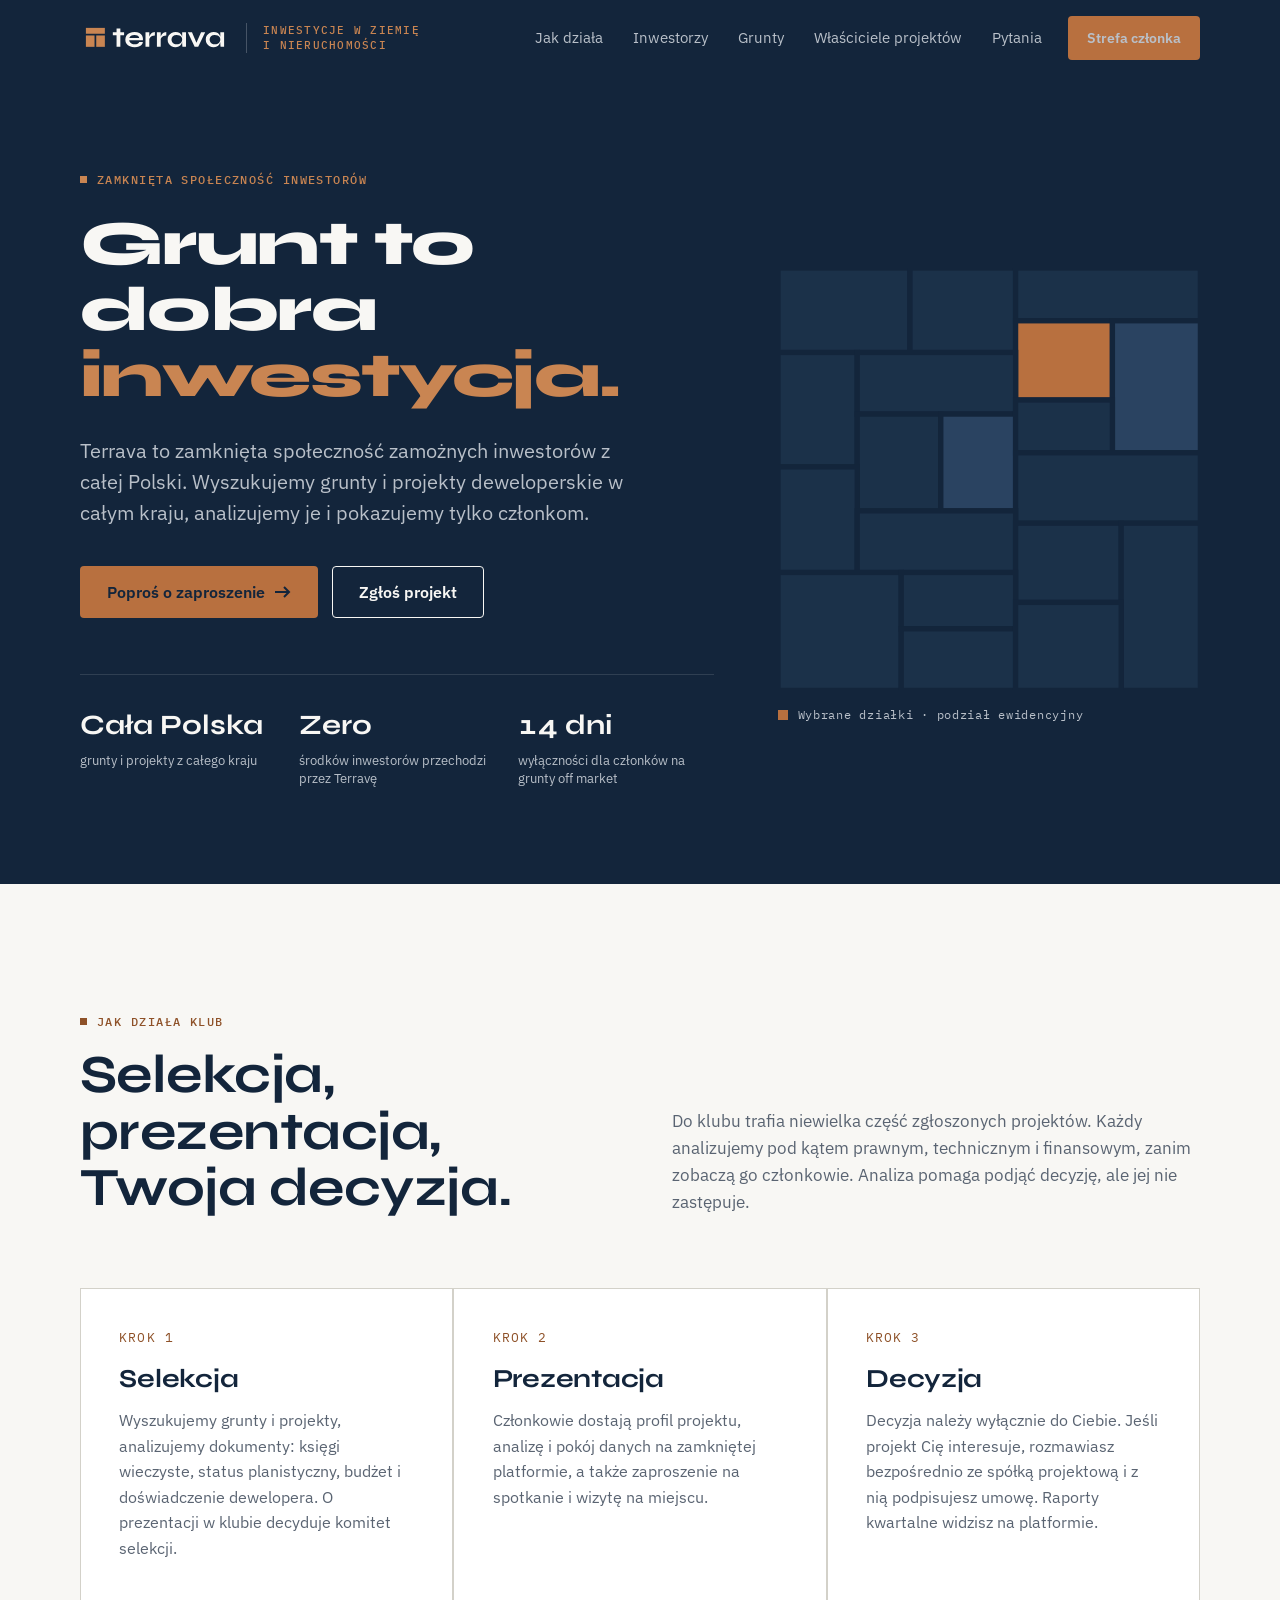
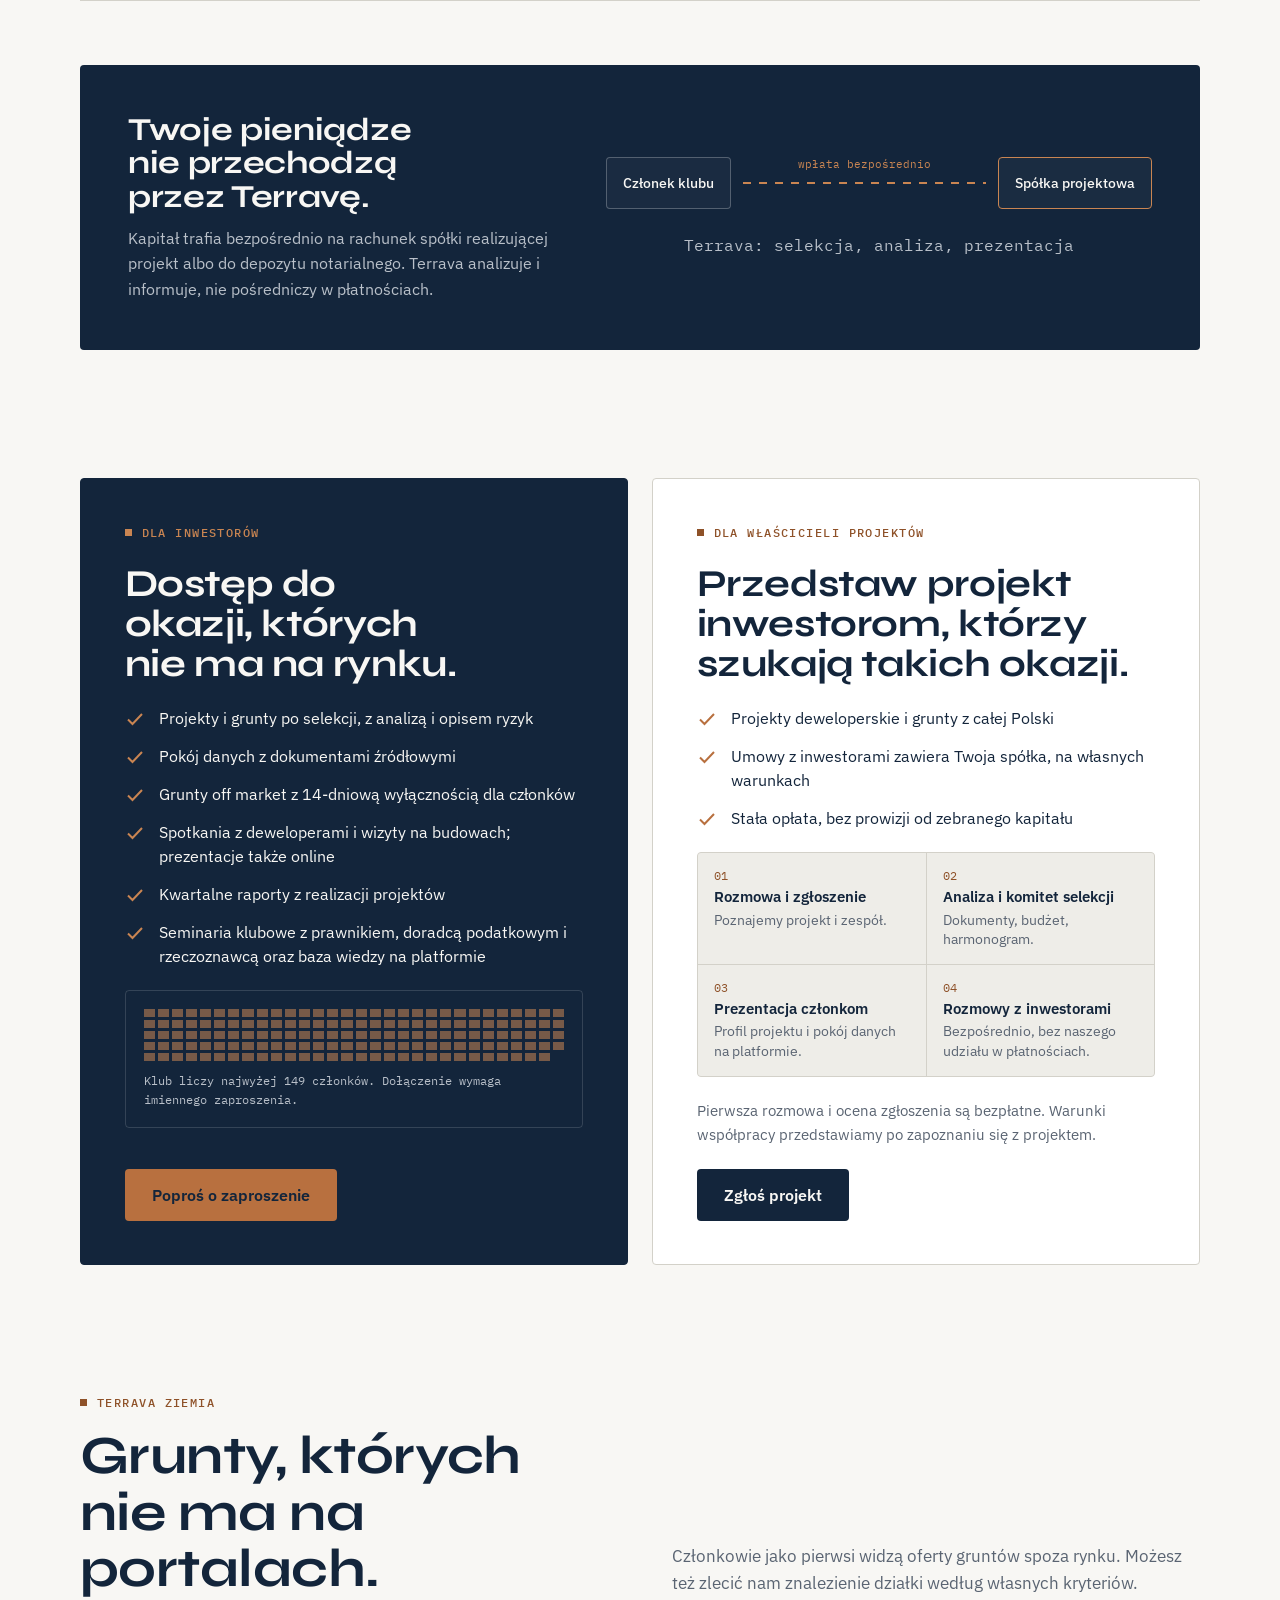
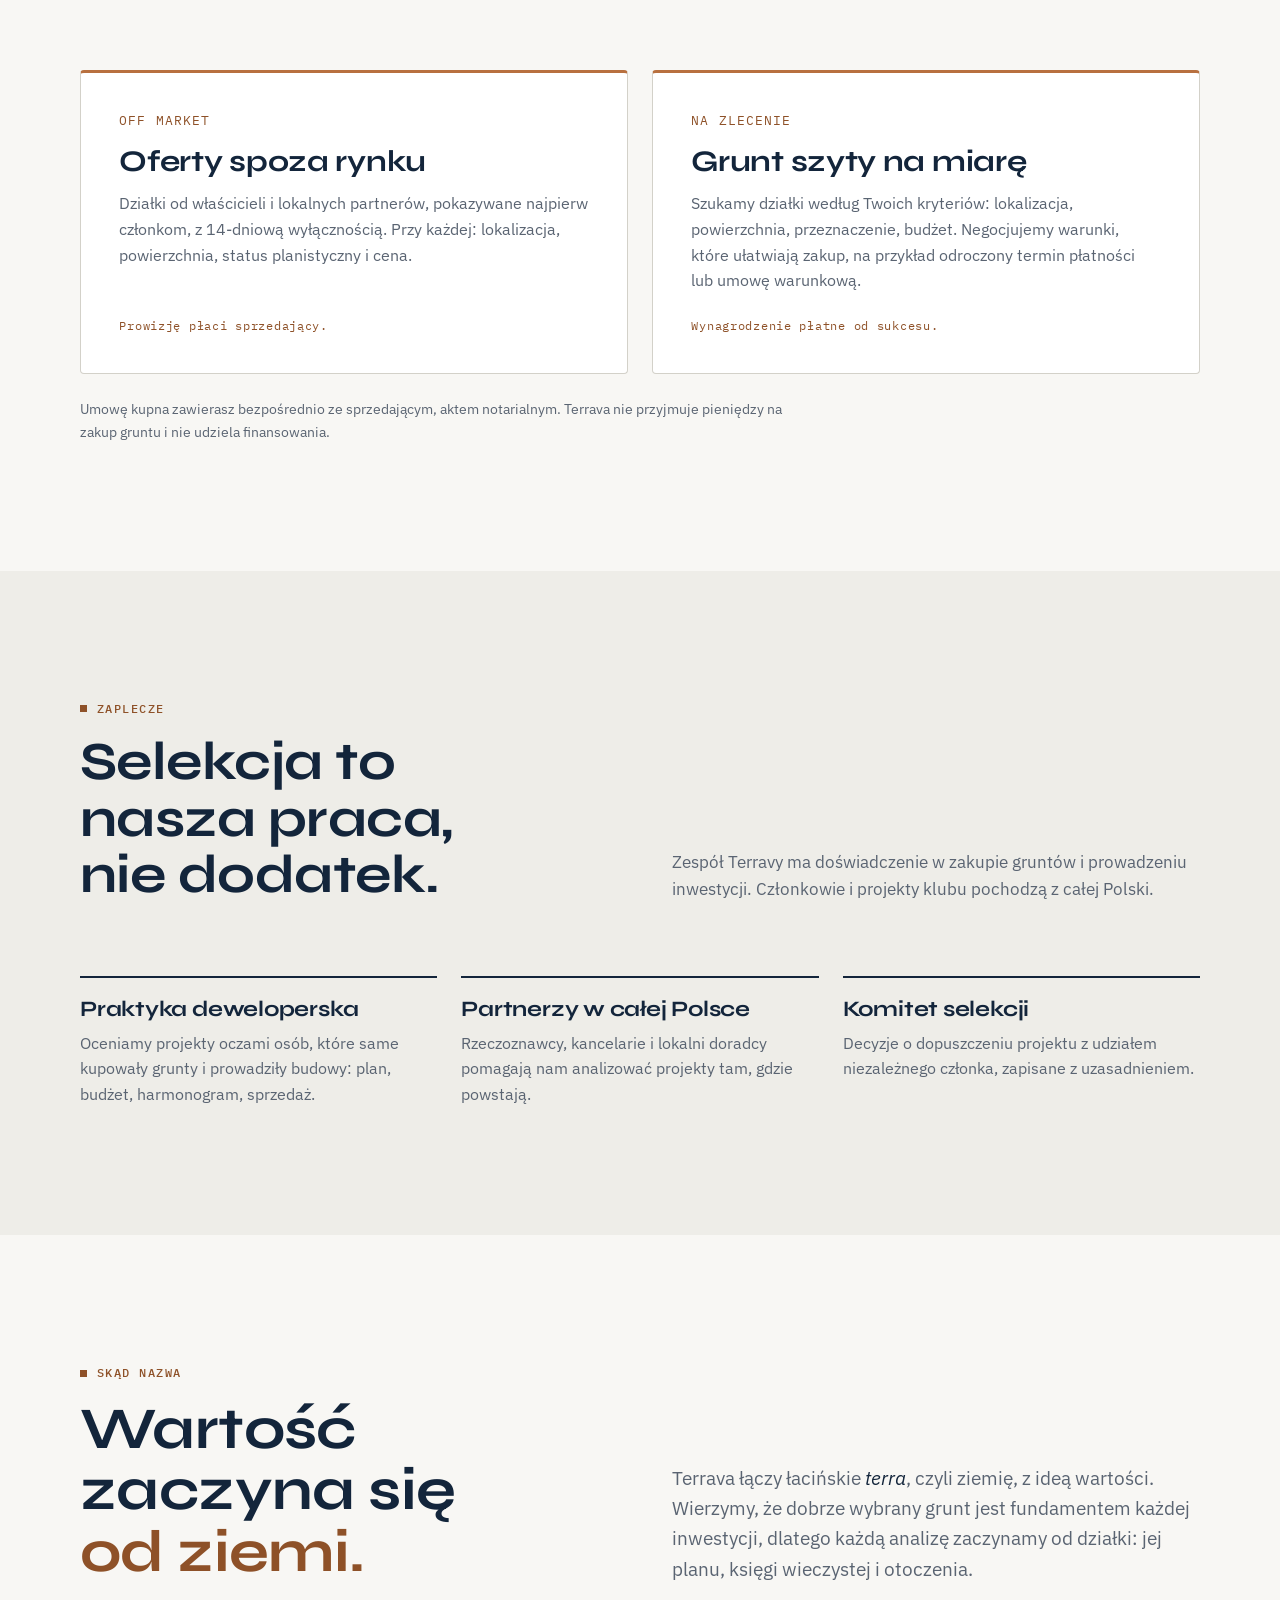
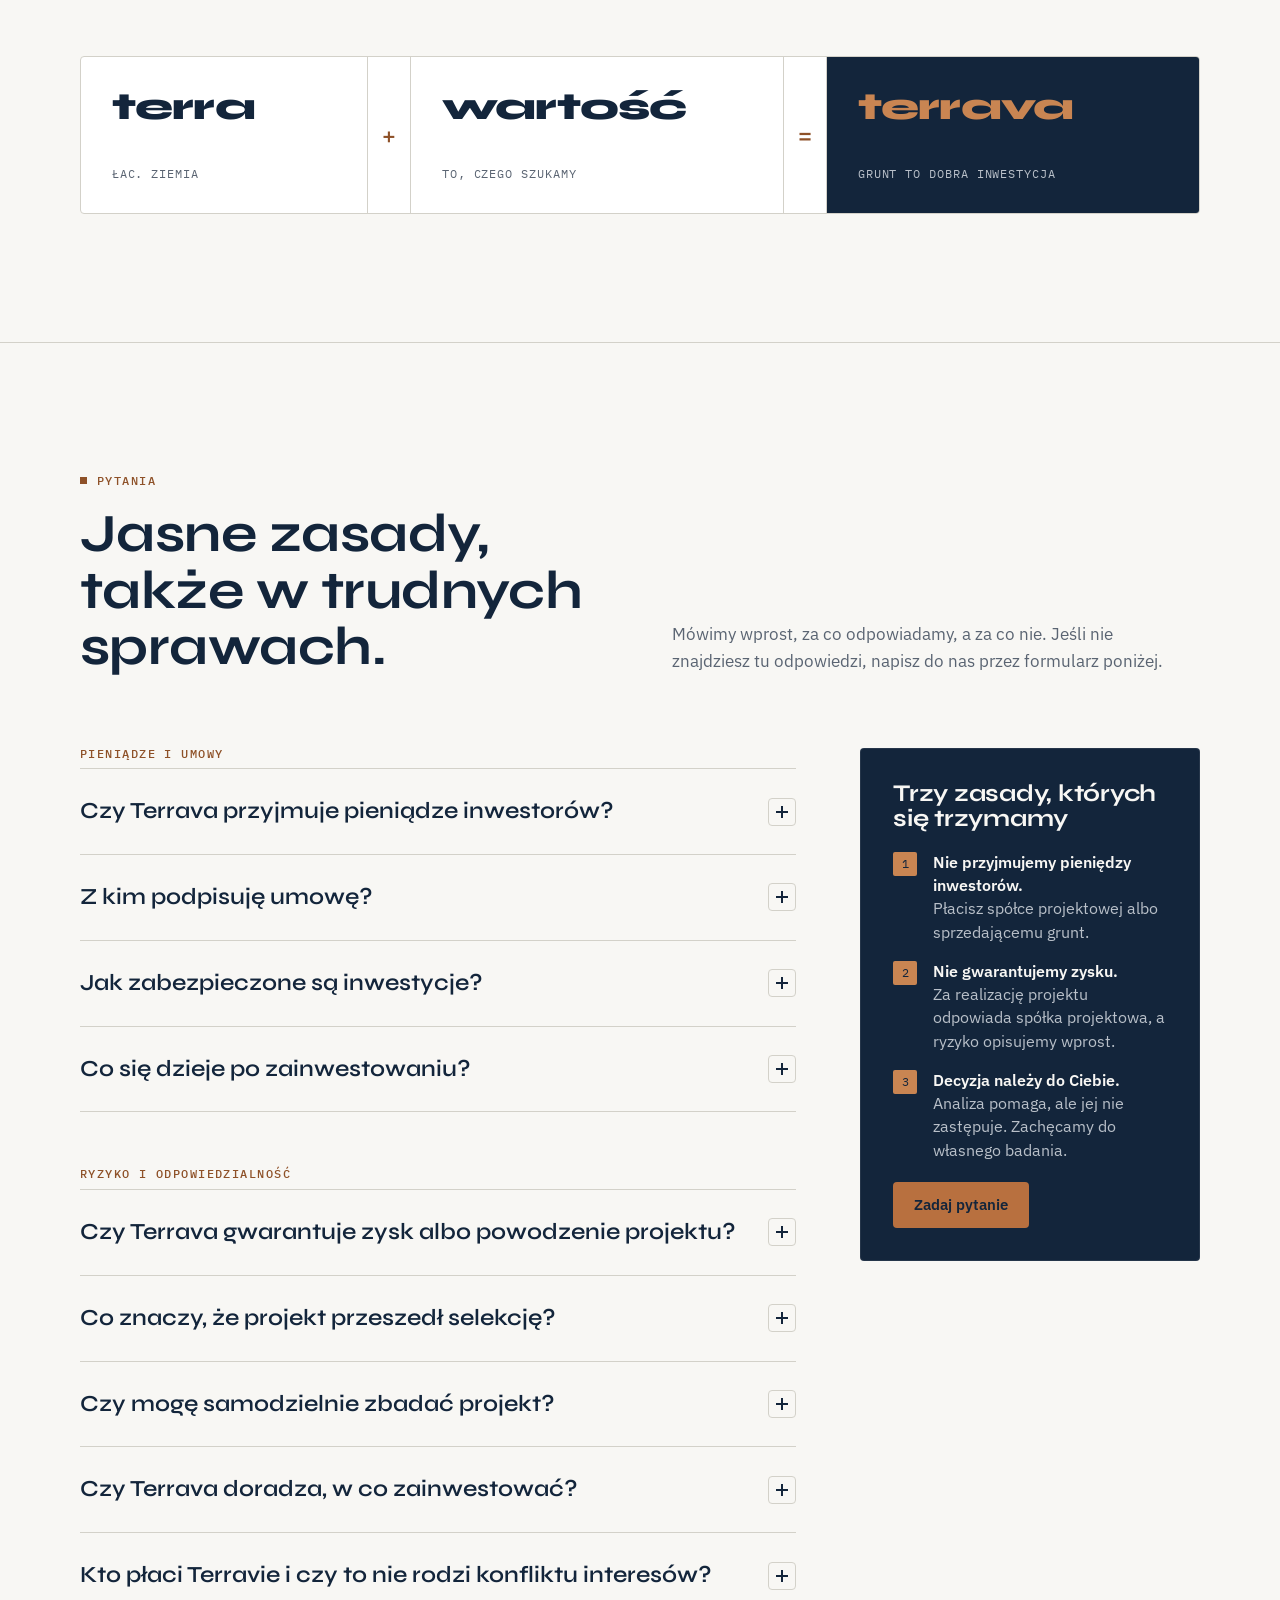
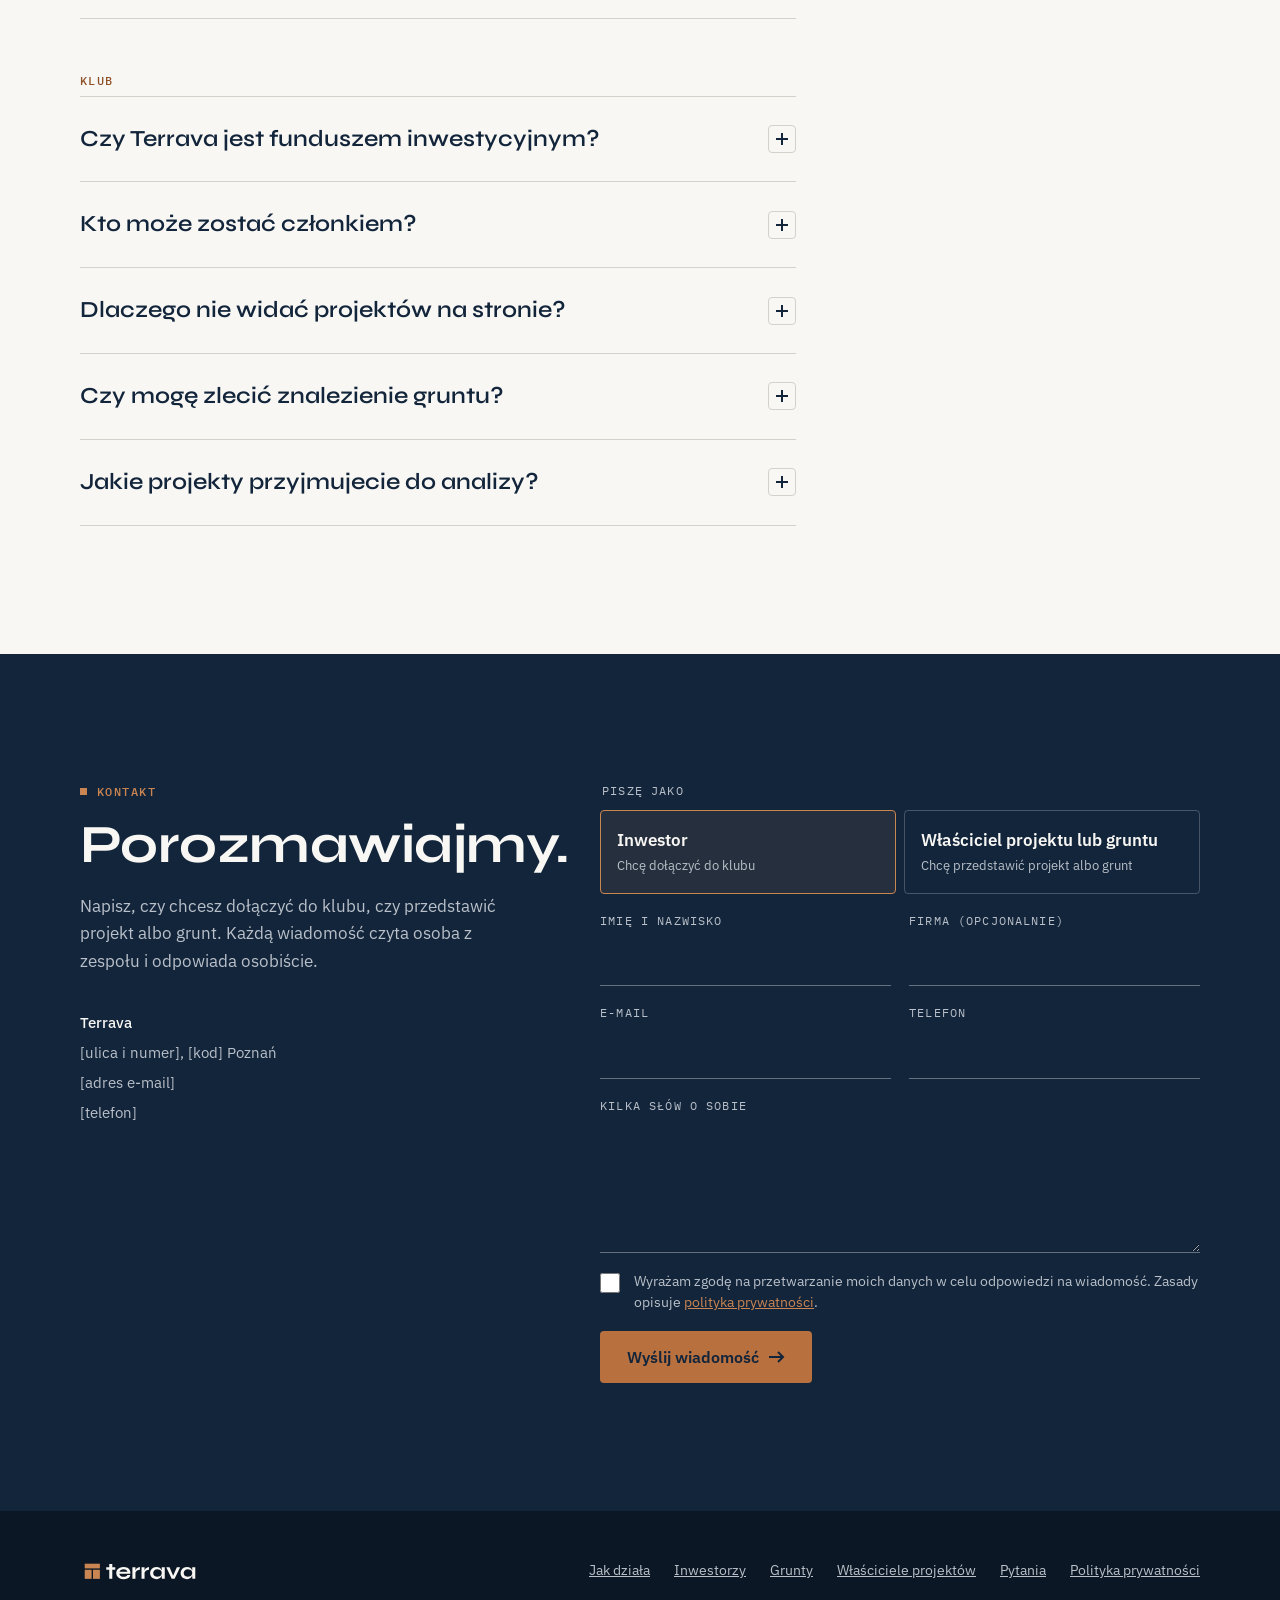
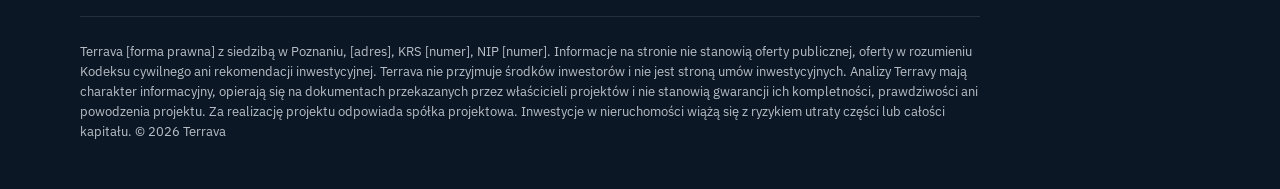
==== commit c06bb40f: "Add files via upload" ====
--- a/index.html
+++ b/index.html
@@ -3,10 +3,10 @@
 <head>
 <meta charset="utf-8">
 <meta name="viewport" content="width=device-width, initial-scale=1, viewport-fit=cover">
-<title>Terrava — klub inwestorów w grunty i nieruchomości</title>
-<meta name="description" content="Terrava to zamknięty klub zamożnych inwestorów z całej Polski. Weryfikujemy grunty i projekty deweloperskie i prezentujemy je tylko członkom.">
-<meta property="og:title" content="Terrava — klub inwestorów">
-<meta property="og:description" content="Grunt to dobra inwestycja. Zamknięty klub inwestorów w grunty i projekty deweloperskie.">
+<title>Terrava | Zamknięta społeczność inwestorów w grunty i nieruchomości</title>
+<meta name="description" content="Terrava to zamknięta społeczność zamożnych inwestorów z całej Polski. Wyszukujemy i analizujemy grunty oraz projekty deweloperskie i prezentujemy je tylko członkom.">
+<meta property="og:title" content="Terrava | Zamknięta społeczność inwestorów">
+<meta property="og:description" content="Grunt to dobra inwestycja. Zamknięta społeczność inwestorów w grunty i projekty deweloperskie.">
 <meta property="og:type" content="website">
 <meta property="og:url" content="https://terrava.pl/">
 <meta name="theme-color" content="#13253B">
@@ -43,7 +43,7 @@
 p{margin:0}
 .wrap{max-width:var(--wrap);margin:0 auto;padding-inline:var(--gutter)}
 .eyebrow{font-family:var(--font-mono);font-size:12px;font-weight:500;letter-spacing:.12em;text-transform:uppercase;color:var(--copper-text);display:flex;align-items:center;gap:10px}
-.eyebrow::before{content:"";width:18px;height:2px;background:currentColor}
+.eyebrow::before{content:"";width:7px;height:7px;background:currentColor;flex:none}
 .btn{display:inline-flex;align-items:center;justify-content:center;gap:10px;min-height:52px;padding:0 26px;border-radius:4px;font:600 16px/1 var(--font-body);text-decoration:none;cursor:pointer;border:1px solid transparent;transition:transform .25s var(--ease),background-color .25s,color .25s,border-color .25s}
 .btn:hover{transform:translateY(-2px)}
 .btn svg{transition:transform .25s var(--ease)}
@@ -79,6 +79,7 @@
 .hero{background:var(--navy);color:var(--on-dark);position:relative;overflow:hidden;padding-block:clamp(120px,16vw,170px) clamp(56px,8vw,96px)}
 .hero-grid{display:grid;grid-template-columns:minmax(0,1.2fr) minmax(0,.8fr);gap:clamp(32px,5vw,72px);align-items:center}
 @media (max-width:900px){.hero-grid{grid-template-columns:minmax(0,1fr)}.map{max-width:420px}}
+@media (max-width:600px){.map{display:none}}
 .hero-grid>*{min-width:0}
 .hero .eyebrow{color:var(--copper-light)}
 .hero h1{font-size:clamp(34px,4.9vw,68px);font-weight:800;letter-spacing:-.025em;margin-top:22px}
@@ -105,6 +106,7 @@
 @media (max-width:800px){.sec-head{grid-template-columns:minmax(0,1fr)}}
 .sec-head h2{font-size:clamp(30px,4.2vw,54px);margin-top:16px}
 .sec-head p{color:var(--muted);max-width:520px}
+.sec-head .eyebrow{color:var(--copper-text);max-width:none}
 
 .steps{display:grid;grid-template-columns:repeat(3,minmax(0,1fr));gap:2px;background:var(--line);border:1px solid var(--line)}
 @media (max-width:800px){.steps{grid-template-columns:1fr}}
@@ -148,10 +150,26 @@
 .price div{background:var(--surface-2);padding:16px;display:flex;flex-direction:column;gap:4px;min-width:0}
 .price span{font-size:13px;color:var(--muted)}
 .price b{font-family:var(--font-body);font-weight:600;font-size:18px;white-space:nowrap}
+.ow{list-style:none;margin:0;padding:0;display:grid;grid-template-columns:repeat(2,minmax(0,1fr));gap:1px;background:var(--line);border:1px solid var(--line);border-radius:4px;overflow:hidden;counter-reset:o}
+@media (max-width:520px){.ow{grid-template-columns:minmax(0,1fr)}}
+.ow li{background:var(--surface-2);padding:14px 16px;display:flex;flex-direction:column;gap:2px;counter-increment:o;min-width:0}
+.ow li::before{content:"0" counter(o);font-family:var(--font-mono);font-size:11.5px;letter-spacing:.08em;color:var(--copper-text)}
+.ow b{font-size:15px;font-weight:600}
+.ow span{font-size:13.5px;color:var(--muted);line-height:1.45}
 .aud .btn{align-self:flex-start;margin-top:auto}
 .aud .btn-navy{background:var(--navy);color:var(--on-dark)}
 :root[data-theme="dark"] .aud .btn-navy{background:var(--copper);color:var(--navy)}
 @media (prefers-color-scheme:dark){:root:not([data-theme="light"]) .aud .btn-navy{background:var(--copper);color:var(--navy)}}
+
+/* Land */
+.land{padding-top:0}
+.land-grid{display:grid;grid-template-columns:repeat(2,minmax(0,1fr));gap:24px}
+@media (max-width:800px){.land-grid{grid-template-columns:minmax(0,1fr)}}
+.land-card{background:var(--surface);border:1px solid var(--line);border-top:3px solid var(--copper);border-radius:4px;padding:clamp(28px,3vw,40px);display:flex;flex-direction:column;gap:14px;min-width:0}
+.land-card h3{font-size:clamp(24px,2.4vw,30px)}
+.land-card p{color:var(--muted);font-size:16px}
+.land-card small{margin-top:auto;padding-top:8px;font-family:var(--font-mono);font-size:12px;letter-spacing:.06em;color:var(--copper-text)}
+.land-note{margin-top:24px;font-size:14px;color:var(--muted);max-width:720px}
 
 /* Backing */
 .back{display:grid;grid-template-columns:minmax(0,1fr) minmax(0,1fr) minmax(0,1fr);gap:24px}
@@ -188,6 +206,20 @@
 .js .eq .rv.pre{transform:translateY(12px)}
 
 /* FAQ */
+.faq-layout{display:grid;grid-template-columns:minmax(0,1fr) 340px;gap:clamp(32px,5vw,72px);align-items:start}
+@media (max-width:960px){.faq-layout{grid-template-columns:minmax(0,1fr)}}
+.faq-groups{display:flex;flex-direction:column;gap:clamp(40px,5vw,56px);min-width:0}
+.faq .faq,.faq-groups .faq{max-width:none}
+.pledge{position:sticky;top:104px;background:var(--navy);border:1px solid rgba(255,255,255,.08);color:var(--on-dark);border-radius:4px;padding:32px;display:flex;flex-direction:column;gap:20px}
+.pledge h3{font-size:24px}
+.pledge ol{list-style:none;margin:0;padding:0;display:flex;flex-direction:column;gap:16px;counter-reset:p}
+.pledge li{display:grid;grid-template-columns:28px 1fr;gap:12px;font-size:15.5px;line-height:1.5;color:var(--on-dark-muted);counter-increment:p}
+.pledge li::before{content:counter(p);font-family:var(--font-mono);font-size:12px;color:var(--navy);background:var(--copper-light);width:24px;height:24px;display:grid;place-items:center;border-radius:2px;margin-top:1px}
+.pledge li b{color:var(--on-dark);font-weight:600;display:block}
+.pledge .btn{align-self:flex-start;min-height:46px;padding:0 20px;font-size:15px}
+@media (max-width:960px){.pledge{position:static}}
+.faq-g{font-family:var(--font-mono);font-size:12px;font-weight:500;letter-spacing:.12em;text-transform:uppercase;color:var(--copper-text);margin-bottom:8px}
+
 .faq{display:flex;flex-direction:column;border-top:1px solid var(--line);max-width:880px}
 .faq details{border-bottom:1px solid var(--line)}
 .faq summary{list-style:none;cursor:pointer;display:flex;justify-content:space-between;align-items:center;gap:20px;padding:24px 0;font-family:var(--font-display);font-size:clamp(19px,2vw,23px);font-weight:600}
@@ -257,14 +289,15 @@
 <body>
 <header class="top" id="top">
   <div class="wrap top-in">
-    <a class="lock" href="#" aria-label="Terrava — inwestycje w ziemię i nieruchomości, strona główna"><span class="logo"><svg viewBox="0 0 514 107" role="img" aria-label="Terrava"><rect x="20.15" y="20.15" width="65" height="20.15" fill="#C98552"/><rect x="20.15" y="46.15" width="29.57" height="39" fill="#C98552"/><rect x="55.58" y="46.15" width="29.57" height="39" fill="#C98552"/><path transform="translate(109.95 85.15) scale(0.1)" fill="currentColor" d="M25 -497H153V-633H283V-497H411V-396H283V0H153V-396H25ZM930 -165H1056Q1048 -114 1013.5 -74.0Q979 -34 920.0 -11.0Q861 12 776 12Q681 12 608.0 -18.5Q535 -49 494.0 -107.0Q453 -165 453 -247Q453 -329 493.0 -387.5Q533 -446 604.5 -477.0Q676 -508 772 -508Q870 -508 935.0 -477.0Q1000 -446 1031.5 -383.5Q1063 -321 1058 -224H584Q589 -186 612.5 -155.0Q636 -124 676.5 -106.0Q717 -88 773 -88Q835 -88 876.5 -109.5Q918 -131 930 -165ZM766 -409Q694 -409 649.0 -377.5Q604 -346 591 -300H929Q924 -350 881.5 -379.5Q839 -409 766 -409ZM1145 -497H1275V-347Q1282 -370 1296.0 -397.5Q1310 -425 1333.0 -450.5Q1356 -476 1389.0 -492.0Q1422 -508 1466 -508V-390Q1410 -390 1369.0 -368.5Q1328 -347 1303 -316Q1285 -294 1275 -273V0H1145ZM1536 -497H1666V-347Q1673 -370 1687.0 -397.5Q1701 -425 1724.0 -450.5Q1747 -476 1780.0 -492.0Q1813 -508 1857 -508V-390Q1801 -390 1760.0 -368.5Q1719 -347 1694 -316Q1676 -294 1666 -273V0H1536ZM2169 11Q2095 11 2034.5 -21.5Q1974 -54 1938.5 -112.5Q1903 -171 1903 -248Q1903 -327 1939.0 -385.0Q1975 -443 2036.5 -475.5Q2098 -508 2176 -508Q2262 -508 2314.5 -473.5Q2367 -439 2391 -380Q2397 -364 2402 -348V-497H2532V0H2411L2409 -20Q2406 -39 2404.0 -69.0Q2402 -99 2402 -128V-162Q2402 -160 2401 -159Q2387 -113 2358.0 -74.5Q2329 -36 2282.0 -12.5Q2235 11 2169 11ZM2211 -89Q2270 -89 2313.0 -109.0Q2356 -129 2379.0 -165.0Q2402 -201 2402 -248Q2402 -299 2378.5 -334.5Q2355 -370 2312.5 -388.5Q2270 -407 2211 -407Q2128 -407 2082.0 -363.5Q2036 -320 2036 -248Q2036 -200 2058.0 -164.5Q2080 -129 2119.5 -109.0Q2159 -89 2211 -89ZM2891 -139 3049 -497H3191L2952 0H2829L2595 -497H2738ZM3476 11Q3402 11 3341.5 -21.5Q3281 -54 3245.5 -112.5Q3210 -171 3210 -248Q3210 -327 3246.0 -385.0Q3282 -443 3343.5 -475.5Q3405 -508 3483 -508Q3569 -508 3621.5 -473.5Q3674 -439 3698 -380Q3704 -364 3709 -348V-497H3839V0H3718L3716 -20Q3713 -39 3711.0 -69.0Q3709 -99 3709 -128V-162Q3709 -160 3708 -159Q3694 -113 3665.0 -74.5Q3636 -36 3589.0 -12.5Q3542 11 3476 11ZM3518 -89Q3577 -89 3620.0 -109.0Q3663 -129 3686.0 -165.0Q3709 -201 3709 -248Q3709 -299 3685.5 -334.5Q3662 -370 3619.5 -388.5Q3577 -407 3518 -407Q3435 -407 3389.0 -363.5Q3343 -320 3343 -248Q3343 -200 3365.0 -164.5Q3387 -129 3426.5 -109.0Q3466 -89 3518 -89Z"/></svg></span><span class="desc" aria-hidden="true">Inwestycje w ziemię<br>i nieruchomości</span></a>
+    <a class="lock" href="#" aria-label="Terrava, inwestycje w ziemię i nieruchomości, strona główna"><span class="logo"><svg viewBox="0 0 514 107" role="img" aria-label="Terrava"><rect x="20.15" y="20.15" width="65" height="20.15" fill="#C98552"/><rect x="20.15" y="46.15" width="29.57" height="39" fill="#C98552"/><rect x="55.58" y="46.15" width="29.57" height="39" fill="#C98552"/><path transform="translate(109.95 85.15) scale(0.1)" fill="currentColor" d="M25 -497H153V-633H283V-497H411V-396H283V0H153V-396H25ZM930 -165H1056Q1048 -114 1013.5 -74.0Q979 -34 920.0 -11.0Q861 12 776 12Q681 12 608.0 -18.5Q535 -49 494.0 -107.0Q453 -165 453 -247Q453 -329 493.0 -387.5Q533 -446 604.5 -477.0Q676 -508 772 -508Q870 -508 935.0 -477.0Q1000 -446 1031.5 -383.5Q1063 -321 1058 -224H584Q589 -186 612.5 -155.0Q636 -124 676.5 -106.0Q717 -88 773 -88Q835 -88 876.5 -109.5Q918 -131 930 -165ZM766 -409Q694 -409 649.0 -377.5Q604 -346 591 -300H929Q924 -350 881.5 -379.5Q839 -409 766 -409ZM1145 -497H1275V-347Q1282 -370 1296.0 -397.5Q1310 -425 1333.0 -450.5Q1356 -476 1389.0 -492.0Q1422 -508 1466 -508V-390Q1410 -390 1369.0 -368.5Q1328 -347 1303 -316Q1285 -294 1275 -273V0H1145ZM1536 -497H1666V-347Q1673 -370 1687.0 -397.5Q1701 -425 1724.0 -450.5Q1747 -476 1780.0 -492.0Q1813 -508 1857 -508V-390Q1801 -390 1760.0 -368.5Q1719 -347 1694 -316Q1676 -294 1666 -273V0H1536ZM2169 11Q2095 11 2034.5 -21.5Q1974 -54 1938.5 -112.5Q1903 -171 1903 -248Q1903 -327 1939.0 -385.0Q1975 -443 2036.5 -475.5Q2098 -508 2176 -508Q2262 -508 2314.5 -473.5Q2367 -439 2391 -380Q2397 -364 2402 -348V-497H2532V0H2411L2409 -20Q2406 -39 2404.0 -69.0Q2402 -99 2402 -128V-162Q2402 -160 2401 -159Q2387 -113 2358.0 -74.5Q2329 -36 2282.0 -12.5Q2235 11 2169 11ZM2211 -89Q2270 -89 2313.0 -109.0Q2356 -129 2379.0 -165.0Q2402 -201 2402 -248Q2402 -299 2378.5 -334.5Q2355 -370 2312.5 -388.5Q2270 -407 2211 -407Q2128 -407 2082.0 -363.5Q2036 -320 2036 -248Q2036 -200 2058.0 -164.5Q2080 -129 2119.5 -109.0Q2159 -89 2211 -89ZM2891 -139 3049 -497H3191L2952 0H2829L2595 -497H2738ZM3476 11Q3402 11 3341.5 -21.5Q3281 -54 3245.5 -112.5Q3210 -171 3210 -248Q3210 -327 3246.0 -385.0Q3282 -443 3343.5 -475.5Q3405 -508 3483 -508Q3569 -508 3621.5 -473.5Q3674 -439 3698 -380Q3704 -364 3709 -348V-497H3839V0H3718L3716 -20Q3713 -39 3711.0 -69.0Q3709 -99 3709 -128V-162Q3709 -160 3708 -159Q3694 -113 3665.0 -74.5Q3636 -36 3589.0 -12.5Q3542 11 3476 11ZM3518 -89Q3577 -89 3620.0 -109.0Q3663 -129 3686.0 -165.0Q3709 -201 3709 -248Q3709 -299 3685.5 -334.5Q3662 -370 3619.5 -388.5Q3577 -407 3518 -407Q3435 -407 3389.0 -363.5Q3343 -320 3343 -248Q3343 -200 3365.0 -164.5Q3387 -129 3426.5 -109.0Q3466 -89 3518 -89Z"/></svg></span><span class="desc" aria-hidden="true">Inwestycje w ziemię<br>i nieruchomości</span></a>
     <button class="menu-btn" id="menuBtn" aria-expanded="false" aria-controls="nav" aria-label="Menu">
       <svg width="20" height="14" viewBox="0 0 20 14" aria-hidden="true"><path d="M0 1h20M0 7h20M0 13h20" stroke="currentColor" stroke-width="2"/></svg>
     </button>
     <nav class="nav" id="nav" aria-label="Główna">
-      <a href="#jak-dziala">Jak działa klub</a>
-      <a href="#inwestorzy">Dla inwestorów</a>
-      <a href="#projekty">Dla właścicieli projektów</a>
+      <a href="#jak-dziala">Jak działa</a>
+      <a href="#inwestorzy">Inwestorzy</a>
+      <a href="#grunty">Grunty</a>
+      <a href="#projekty">Właściciele projektów</a>
       <a href="#faq">Pytania</a>
       <a class="btn btn-copper" href="panel/login.php">Strefa członka</a>
     </nav>
@@ -275,18 +308,18 @@
   <section class="hero" aria-labelledby="h1">
     <div class="wrap hero-grid">
       <div>
-        <p class="eyebrow ld">Klub inwestorów z całej Polski</p>
+        <p class="eyebrow ld">Zamknięta społeczność inwestorów</p>
         <h1 id="h1" class="ld">Grunt to dobra <span class="cut">inwestycja.</span></h1>
-        <p class="hero-lead ld">Terrava to zamknięty klub zamożnych inwestorów z całej Polski. Wybieramy grunty i projekty deweloperskie w całym kraju, sprawdzamy je i pokazujemy tylko członkom.</p>
+        <p class="hero-lead ld">Terrava to zamknięta społeczność zamożnych inwestorów z całej Polski. Wyszukujemy grunty i projekty deweloperskie w całym kraju, analizujemy je i pokazujemy tylko członkom.</p>
         <div class="hero-cta ld">
           <a class="btn btn-copper" href="#kontakt" data-role="inwestor">Poproś o zaproszenie
             <svg width="16" height="12" viewBox="0 0 16 12" aria-hidden="true"><path d="M0 6h14M9 1l5 5-5 5" fill="none" stroke="currentColor" stroke-width="2"/></svg></a>
           <a class="btn btn-line" href="#kontakt" data-role="projekt">Zgłoś projekt</a>
         </div>
         <div class="hero-meta ld">
-          <div><b>149</b><span>maksymalna liczba członków klubu</span></div>
-          <div><b>48 h</b><span>na wstępną ocenę zgłoszonego projektu</span></div>
-          <div><b>MPZP · WZ</b><span>tylko grunty z jasnym statusem planistycznym</span></div>
+          <div><b>Cała Polska</b><span>grunty i projekty z całego kraju</span></div>
+          <div><b>Zero</b><span>środków inwestorów przechodzi przez Terravę</span></div>
+          <div><b>14 dni</b><span>wyłączności dla członków na grunty off market</span></div>
         </div>
       </div>
       <div class="map ld" aria-hidden="true">
@@ -302,13 +335,13 @@
     <div class="wrap">
       <div class="sec-head rv">
         <div><p class="eyebrow">Jak działa klub</p><h2 id="h-how">Selekcja, prezentacja, Twoja decyzja.</h2></div>
-        <p>Do klubu trafia niewielka część zgłoszonych projektów. Każdy przechodzi analizę prawną, techniczną i finansową, zanim zobaczą go członkowie.</p>
+        <p>Do klubu trafia niewielka część zgłoszonych projektów. Każdy analizujemy pod kątem prawnym, technicznym i finansowym, zanim zobaczą go członkowie. Analiza pomaga podjąć decyzję, ale jej nie zastępuje.</p>
       </div>
       <div class="steps">
         <article class="step rv">
           <span class="step-n">KROK 1</span>
           <h3>Selekcja</h3>
-          <p>Wyszukujemy grunty i projekty, sprawdzamy księgi wieczyste, plan miejscowy, budżet i dewelopera. Decyzję podejmuje komitet selekcji.</p>
+          <p>Wyszukujemy grunty i projekty, analizujemy dokumenty: księgi wieczyste, status planistyczny, budżet i doświadczenie dewelopera. O prezentacji w klubie decyduje komitet selekcji.</p>
         </article>
         <article class="step rv">
           <span class="step-n">KROK 2</span>
@@ -318,19 +351,19 @@
         <article class="step rv">
           <span class="step-n">KROK 3</span>
           <h3>Decyzja</h3>
-          <p>Jeśli projekt Cię interesuje, rozmawiasz bezpośrednio ze spółką projektową i z nią podpisujesz umowę. Raporty kwartalne widzisz na platformie.</p>
+          <p>Decyzja należy wyłącznie do Ciebie. Jeśli projekt Cię interesuje, rozmawiasz bezpośrednio ze spółką projektową i z nią podpisujesz umowę. Raporty kwartalne widzisz na platformie.</p>
         </article>
       </div>
       <div class="flow rv">
         <div>
           <h3>Twoje pieniądze nie przechodzą przez Terravę.</h3>
-          <p>Kapitał trafia bezpośrednio na rachunek spółki realizującej projekt albo do depozytu notarialnego. Terrava weryfikuje i informuje, nie pośredniczy w płatnościach.</p>
+          <p>Kapitał trafia bezpośrednio na rachunek spółki realizującej projekt albo do depozytu notarialnego. Terrava analizuje i informuje, nie pośredniczy w płatnościach.</p>
         </div>
         <div class="flow-diagram">
           <div class="node">Członek klubu</div>
           <div class="wire"><span>wpłata bezpośrednio</span></div>
           <div class="node hl">Spółka projektowa</div>
-          <p class="flow-note">Terrava: weryfikacja, analiza, prezentacja</p>
+          <p class="flow-note">Terrava: selekcja, analiza, prezentacja</p>
         </div>
       </div>
     </div>
@@ -342,10 +375,12 @@
         <p class="eyebrow">Dla inwestorów</p>
         <h3>Dostęp do okazji, których nie ma na rynku.</h3>
         <ul>
-          <li><svg width="20" height="20" viewBox="0 0 20 20" aria-hidden="true"><path d="M3 10.5l4.5 4.5L17 5" fill="none" stroke="var(--copper-light)" stroke-width="2"/></svg>Projekty i grunty po pełnej weryfikacji, z analizą ryzyk</li>
+          <li><svg width="20" height="20" viewBox="0 0 20 20" aria-hidden="true"><path d="M3 10.5l4.5 4.5L17 5" fill="none" stroke="var(--copper-light)" stroke-width="2"/></svg>Projekty i grunty po selekcji, z analizą i opisem ryzyk</li>
           <li><svg width="20" height="20" viewBox="0 0 20 20" aria-hidden="true"><path d="M3 10.5l4.5 4.5L17 5" fill="none" stroke="var(--copper-light)" stroke-width="2"/></svg>Pokój danych z dokumentami źródłowymi</li>
+          <li><svg width="20" height="20" viewBox="0 0 20 20" aria-hidden="true"><path d="M3 10.5l4.5 4.5L17 5" fill="none" stroke="var(--copper-light)" stroke-width="2"/></svg>Grunty off market z 14-dniową wyłącznością dla członków</li>
           <li><svg width="20" height="20" viewBox="0 0 20 20" aria-hidden="true"><path d="M3 10.5l4.5 4.5L17 5" fill="none" stroke="var(--copper-light)" stroke-width="2"/></svg>Spotkania z deweloperami i wizyty na budowach; prezentacje także online</li>
           <li><svg width="20" height="20" viewBox="0 0 20 20" aria-hidden="true"><path d="M3 10.5l4.5 4.5L17 5" fill="none" stroke="var(--copper-light)" stroke-width="2"/></svg>Kwartalne raporty z realizacji projektów</li>
+          <li><svg width="20" height="20" viewBox="0 0 20 20" aria-hidden="true"><path d="M3 10.5l4.5 4.5L17 5" fill="none" stroke="var(--copper-light)" stroke-width="2"/></svg>Seminaria klubowe z prawnikiem, doradcą podatkowym i rzeczoznawcą oraz baza wiedzy na platformie</li>
         </ul>
         <div class="seats">
           <div class="seats-bar" id="seats" aria-hidden="true"></div>
@@ -357,18 +392,43 @@
         <p class="eyebrow">Dla właścicieli projektów</p>
         <h3>Przedstaw projekt inwestorom, którzy szukają takich okazji.</h3>
         <ul>
-          <li><svg width="20" height="20" viewBox="0 0 20 20" aria-hidden="true"><path d="M3 10.5l4.5 4.5L17 5" fill="none" stroke="var(--copper)" stroke-width="2"/></svg>Projekty w spółce celowej z MPZP lub decyzją WZ</li>
+          <li><svg width="20" height="20" viewBox="0 0 20 20" aria-hidden="true"><path d="M3 10.5l4.5 4.5L17 5" fill="none" stroke="var(--copper)" stroke-width="2"/></svg>Projekty deweloperskie i grunty z całej Polski</li>
           <li><svg width="20" height="20" viewBox="0 0 20 20" aria-hidden="true"><path d="M3 10.5l4.5 4.5L17 5" fill="none" stroke="var(--copper)" stroke-width="2"/></svg>Umowy z inwestorami zawiera Twoja spółka, na własnych warunkach</li>
           <li><svg width="20" height="20" viewBox="0 0 20 20" aria-hidden="true"><path d="M3 10.5l4.5 4.5L17 5" fill="none" stroke="var(--copper)" stroke-width="2"/></svg>Stała opłata, bez prowizji od zebranego kapitału</li>
         </ul>
-        <div class="price">
-          <div><span>Pakiet</span><b>Weryfikacja</b></div>
-          <div><span>Pakiet</span><b>Prezentacja</b></div>
-          <div><span>Pakiet</span><b>Premium</b></div>
-        </div>
-        <p class="muted">Wstępna ocena projektu jest bezpłatna, odpowiadamy w ciągu 48 godzin. Szczegóły pakietów i cennik przekazujemy po wstępnej ocenie.</p>
+        <ol class="ow">
+          <li><b>Rozmowa i zgłoszenie</b><span>Poznajemy projekt i zespół.</span></li>
+          <li><b>Analiza i komitet selekcji</b><span>Dokumenty, budżet, harmonogram.</span></li>
+          <li><b>Prezentacja członkom</b><span>Profil projektu i pokój danych na platformie.</span></li>
+          <li><b>Rozmowy z inwestorami</b><span>Bezpośrednio, bez naszego udziału w płatnościach.</span></li>
+        </ol>
+        <p class="muted">Pierwsza rozmowa i ocena zgłoszenia są bezpłatne. Warunki współpracy przedstawiamy po zapoznaniu się z projektem.</p>
         <a class="btn btn-navy" href="#kontakt" data-role="projekt">Zgłoś projekt</a>
       </article>
+    </div>
+  </section>
+
+  <section class="sec land" id="grunty" aria-labelledby="h-land">
+    <div class="wrap">
+      <div class="sec-head rv">
+        <div><p class="eyebrow">Terrava Ziemia</p><h2 id="h-land">Grunty, których nie ma na portalach.</h2></div>
+        <p>Członkowie jako pierwsi widzą oferty gruntów spoza rynku. Możesz też zlecić nam znalezienie działki według własnych kryteriów.</p>
+      </div>
+      <div class="land-grid">
+        <article class="land-card rv">
+          <span class="step-n">OFF MARKET</span>
+          <h3>Oferty spoza rynku</h3>
+          <p>Działki od właścicieli i lokalnych partnerów, pokazywane najpierw członkom, z 14-dniową wyłącznością. Przy każdej: lokalizacja, powierzchnia, status planistyczny i cena.</p>
+          <small>Prowizję płaci sprzedający.</small>
+        </article>
+        <article class="land-card rv">
+          <span class="step-n">NA ZLECENIE</span>
+          <h3>Grunt szyty na miarę</h3>
+          <p>Szukamy działki według Twoich kryteriów: lokalizacja, powierzchnia, przeznaczenie, budżet. Negocjujemy warunki, które ułatwiają zakup, na przykład odroczony termin płatności lub umowę warunkową.</p>
+          <small>Wynagrodzenie płatne od sukcesu.</small>
+        </article>
+      </div>
+      <p class="land-note rv">Umowę kupna zawierasz bezpośrednio ze sprzedającym, aktem notarialnym. Terrava nie przyjmuje pieniędzy na zakup gruntu i nie udziela finansowania.</p>
     </div>
   </section>
 
@@ -380,7 +440,7 @@
       </div>
       <div class="back">
         <div class="rv"><h3>Praktyka deweloperska</h3><p>Oceniamy projekty oczami osób, które same kupowały grunty i prowadziły budowy: plan, budżet, harmonogram, sprzedaż.</p></div>
-        <div class="rv"><h3>Partnerzy w całej Polsce</h3><p>Rzeczoznawcy, kancelarie i lokalni doradcy pomagają nam sprawdzać projekty tam, gdzie powstają.</p></div>
+        <div class="rv"><h3>Partnerzy w całej Polsce</h3><p>Rzeczoznawcy, kancelarie i lokalni doradcy pomagają nam analizować projekty tam, gdzie powstają.</p></div>
         <div class="rv"><h3>Komitet selekcji</h3><p>Decyzje o dopuszczeniu projektu z udziałem niezależnego członka, zapisane z uzasadnieniem.</p></div>
       </div>
     </div>
@@ -408,15 +468,44 @@
   <section class="sec" id="faq" aria-labelledby="h-faq">
     <div class="wrap">
       <div class="sec-head rv">
-        <div><p class="eyebrow">Pytania</p><h2 id="h-faq">Krótko o zasadach.</h2></div>
-        <p>Nie znalazłeś odpowiedzi? Napisz do nas przez formularz poniżej.</p>
-      </div>
-      <div class="faq">
-        <details class="rv"><summary>Czy Terrava przyjmuje pieniądze inwestorów?<span class="plus" aria-hidden="true"></span></summary><p>Nie. Inwestor wpłaca środki bezpośrednio spółce projektowej albo do depozytu notarialnego. Terrava nie jest stroną umowy inwestycyjnej.</p></details>
-        <details class="rv"><summary>Czy Terrava jest funduszem inwestycyjnym?<span class="plus" aria-hidden="true"></span></summary><p>Nie. Terrava to klub członkowski: wyszukuje i weryfikuje projekty oraz udostępnia członkom informacje. Nie zarządza kapitałem ani nie doradza inwestycyjnie.</p></details>
-        <details class="rv"><summary>Kto może zostać członkiem?<span class="plus" aria-hidden="true"></span></summary><p>Osoby i firmy z doświadczeniem inwestycyjnym, zaproszone imiennie po rozmowie z opiekunem klubu. Klub liczy najwyżej 149 członków.</p></details>
-        <details class="rv"><summary>Dlaczego nie widać projektów na stronie?<span class="plus" aria-hidden="true"></span></summary><p>Projekty prezentujemy wyłącznie zalogowanym członkom. Strona publiczna nie zawiera ofert inwestycyjnych.</p></details>
-        <details class="rv"><summary>Jakie projekty przyjmujecie do weryfikacji?<span class="plus" aria-hidden="true"></span></summary><p>Projekty deweloperskie i grunty z całej Polski, realizowane w spółce celowej, z MPZP lub decyzją WZ i wkładem własnym dewelopera.</p></details>
+        <div><p class="eyebrow">Pytania</p><h2 id="h-faq">Jasne zasady, także w trudnych sprawach.</h2></div>
+        <p>Mówimy wprost, za co odpowiadamy, a za co nie. Jeśli nie znajdziesz tu odpowiedzi, napisz do nas przez formularz poniżej.</p>
+      </div>
+      <div class="faq-layout">
+        <div class="faq-groups">
+        <div class="faq-grp"><h3 class="faq-g rv">Pieniądze i umowy</h3>
+        <div class="faq">
+            <details class="rv"><summary>Czy Terrava przyjmuje pieniądze inwestorów?<span class="plus" aria-hidden="true"></span></summary><p>Nie. Terrava nie przyjmuje, nie przechowuje i nie przekazuje środków inwestorów. Wpłacasz je bezpośrednio na rachunek spółki projektowej albo do depozytu notarialnego, na podstawie umowy zawartej z tą spółką.</p></details>
+            <details class="rv"><summary>Z kim podpisuję umowę?<span class="plus" aria-hidden="true"></span></summary><p>Ze spółką realizującą projekt, a przy wspólnym zakupie gruntu ze sprzedającym, aktem notarialnym. Terrava nie jest stroną umowy. Warunki, zabezpieczenia i harmonogram określa umowa; przed podpisaniem zalecamy konsultację z własnym prawnikiem i doradcą podatkowym.</p></details>
+            <details class="rv"><summary>Jak zabezpieczone są inwestycje?<span class="plus" aria-hidden="true"></span></summary><p>Zabezpieczenia, na przykład hipotekę, zastaw na udziałach albo współwłasność gruntu, ustala umowa ze spółką projektową. W profilu projektu opisujemy proponowane zabezpieczenia, aby można było je ocenić. Zabezpieczenie ogranicza ryzyko, ale go nie usuwa.</p></details>
+            <details class="rv"><summary>Co się dzieje po zainwestowaniu?<span class="plus" aria-hidden="true"></span></summary><p>Spółka projektowa przekazuje raporty kwartalne, które publikujemy członkom na platformie. Prawa informacyjne i kontrolne inwestora wynikają z umowy ze spółką.</p></details>
+        </div></div>
+        <div class="faq-grp"><h3 class="faq-g rv">Ryzyko i odpowiedzialność</h3>
+        <div class="faq">
+            <details class="rv"><summary>Czy Terrava gwarantuje zysk albo powodzenie projektu?<span class="plus" aria-hidden="true"></span></summary><p>Nie. Za realizację projektu odpowiada spółka projektowa i jej zarząd. Każda inwestycja w nieruchomości wiąże się z ryzykiem, w tym opóźnień, przekroczenia budżetu oraz utraty części lub całości kapitału. Prognozy w profilach to szacunki właściciela projektu, podane z datą sporządzenia.</p></details>
+            <details class="rv"><summary>Co znaczy, że projekt przeszedł selekcję?<span class="plus" aria-hidden="true"></span></summary><p>Że przeanalizowaliśmy dokumenty i informacje przekazane przez właściciela projektu, a komitet selekcji uznał, że warto pokazać projekt członkom. Nie jest to audyt ani badanie due diligence wykonane na rzecz inwestora i nie gwarantuje kompletności ani prawdziwości danych. Zakres analizy opisujemy w każdym profilu.</p></details>
+            <details class="rv"><summary>Czy mogę samodzielnie zbadać projekt?<span class="plus" aria-hidden="true"></span></summary><p>Tak, i zachęcamy do tego. W pokoju danych są dokumenty źródłowe. Możesz zadawać pytania właścicielowi projektu, obejrzeć teren i zlecić własne badanie prawne, techniczne lub finansowe przed podjęciem decyzji.</p></details>
+            <details class="rv"><summary>Czy Terrava doradza, w co zainwestować?<span class="plus" aria-hidden="true"></span></summary><p>Nie. Terrava nie świadczy doradztwa inwestycyjnego i nie rekomenduje inwestycji konkretnym osobom. Udostępniamy informacje o projektach; decyzję, czy i ile zainwestować, podejmujesz samodzielnie.</p></details>
+            <details class="rv"><summary>Kto płaci Terravie i czy to nie rodzi konfliktu interesów?<span class="plus" aria-hidden="true"></span></summary><p>Członkowie płacą składkę, a właściciele projektów stałą opłatę za analizę i prezentację, niezależną od tego, ile zbiorą. Nie pobieramy prowizji od zebranego kapitału. Przy gruntach off market prowizję płaci sprzedający, a przy wyszukiwaniu na zlecenie członek, który zleca; jeśli płacą obie strony, obie wiedzą o tym na piśmie. Powiązania zespołu Terravy z projektem lub gruntem ujawniamy w ofercie.</p></details>
+        </div></div>
+        <div class="faq-grp"><h3 class="faq-g rv">Klub</h3>
+        <div class="faq">
+            <details class="rv"><summary>Czy Terrava jest funduszem inwestycyjnym?<span class="plus" aria-hidden="true"></span></summary><p>Nie. Terrava to zamknięta społeczność inwestorów działająca na zasadzie klubu członkowskiego: wyszukuje projekty, analizuje je i udostępnia członkom informacje. Nie zarządza kapitałem i nie przyjmuje zapisów na inwestycje.</p></details>
+            <details class="rv"><summary>Kto może zostać członkiem?<span class="plus" aria-hidden="true"></span></summary><p>Osoby i firmy z doświadczeniem inwestycyjnym, zaproszone imiennie po rozmowie z opiekunem klubu. Klub liczy najwyżej 149 członków.</p></details>
+            <details class="rv"><summary>Dlaczego nie widać projektów na stronie?<span class="plus" aria-hidden="true"></span></summary><p>Projekty prezentujemy wyłącznie zalogowanym członkom, po podpisaniu umowy poufności. Strona publiczna nie zawiera ofert inwestycyjnych.</p></details>
+            <details class="rv"><summary>Czy mogę zlecić znalezienie gruntu?<span class="plus" aria-hidden="true"></span></summary><p>Tak, jako członek klubu. Określasz kryteria, a my szukamy działki i negocjujemy warunki ze sprzedającym. Wynagrodzenie płacisz od sukcesu, a umowę kupna podpisujesz bezpośrednio ze sprzedającym.</p></details>
+          <details class="rv"><summary>Jakie projekty przyjmujecie do analizy?<span class="plus" aria-hidden="true"></span></summary><p>Projekty deweloperskie z całej Polski, realizowane w spółce celowej, z wkładem własnym dewelopera. Grunty przyjmujemy osobno, jako oferty off market.</p></details>
+        </div></div>
+      </div>
+        <aside class="pledge rv" aria-labelledby="h-pledge">
+          <h3 id="h-pledge">Trzy zasady, których się trzymamy</h3>
+          <ol>
+            <li><span><b>Nie przyjmujemy pieniędzy inwestorów.</b>Płacisz spółce projektowej albo sprzedającemu grunt.</span></li>
+            <li><span><b>Nie gwarantujemy zysku.</b>Za realizację projektu odpowiada spółka projektowa, a ryzyko opisujemy wprost.</span></li>
+            <li><span><b>Decyzja należy do Ciebie.</b>Analiza pomaga, ale jej nie zastępuje. Zachęcamy do własnego badania.</span></li>
+          </ol>
+          <a class="btn btn-copper" href="#kontakt">Zadaj pytanie</a>
+        </aside>
       </div>
     </div>
   </section>
@@ -426,7 +515,7 @@
       <div class="rv">
         <p class="eyebrow">Kontakt</p>
         <h2 id="h-contact">Porozmawiajmy.</h2>
-        <p class="contact-lead">Napisz, czy chcesz dołączyć do klubu, czy przedstawić projekt. Odpowiemy w ciągu dwóch dni roboczych.</p>
+        <p class="contact-lead">Napisz, czy chcesz dołączyć do klubu, czy przedstawić projekt albo grunt. Każdą wiadomość czyta osoba z zespołu i odpowiada osobiście.</p>
         <div class="addr">
           <b>Terrava</b>
           <span>[ulica i numer], [kod] Poznań</span>
@@ -439,7 +528,7 @@
           <legend class="sr" style="font-family:var(--font-mono);font-size:11.5px;letter-spacing:.1em;text-transform:uppercase;color:var(--on-dark-muted);margin-bottom:10px">Piszę jako</legend>
           <div class="role">
             <input type="radio" id="r-inw" name="rola" value="inwestor" checked><label for="r-inw"><b>Inwestor</b><span>Chcę dołączyć do klubu</span></label>
-            <input type="radio" id="r-pro" name="rola" value="projekt"><label for="r-pro"><b>Właściciel projektu</b><span>Chcę przedstawić projekt</span></label>
+            <input type="radio" id="r-pro" name="rola" value="projekt"><label for="r-pro"><b>Właściciel projektu lub gruntu</b><span>Chcę przedstawić projekt albo grunt</span></label>
           </div>
         </fieldset>
         <div class="fields">
@@ -464,10 +553,10 @@
     <div class="foot">
       <span class="logo"><svg viewBox="0 0 514 107" role="img" aria-label="Terrava"><rect x="20.15" y="20.15" width="65" height="20.15" fill="#C98552"/><rect x="20.15" y="46.15" width="29.57" height="39" fill="#C98552"/><rect x="55.58" y="46.15" width="29.57" height="39" fill="#C98552"/><path transform="translate(109.95 85.15) scale(0.1)" fill="currentColor" d="M25 -497H153V-633H283V-497H411V-396H283V0H153V-396H25ZM930 -165H1056Q1048 -114 1013.5 -74.0Q979 -34 920.0 -11.0Q861 12 776 12Q681 12 608.0 -18.5Q535 -49 494.0 -107.0Q453 -165 453 -247Q453 -329 493.0 -387.5Q533 -446 604.5 -477.0Q676 -508 772 -508Q870 -508 935.0 -477.0Q1000 -446 1031.5 -383.5Q1063 -321 1058 -224H584Q589 -186 612.5 -155.0Q636 -124 676.5 -106.0Q717 -88 773 -88Q835 -88 876.5 -109.5Q918 -131 930 -165ZM766 -409Q694 -409 649.0 -377.5Q604 -346 591 -300H929Q924 -350 881.5 -379.5Q839 -409 766 -409ZM1145 -497H1275V-347Q1282 -370 1296.0 -397.5Q1310 -425 1333.0 -450.5Q1356 -476 1389.0 -492.0Q1422 -508 1466 -508V-390Q1410 -390 1369.0 -368.5Q1328 -347 1303 -316Q1285 -294 1275 -273V0H1145ZM1536 -497H1666V-347Q1673 -370 1687.0 -397.5Q1701 -425 1724.0 -450.5Q1747 -476 1780.0 -492.0Q1813 -508 1857 -508V-390Q1801 -390 1760.0 -368.5Q1719 -347 1694 -316Q1676 -294 1666 -273V0H1536ZM2169 11Q2095 11 2034.5 -21.5Q1974 -54 1938.5 -112.5Q1903 -171 1903 -248Q1903 -327 1939.0 -385.0Q1975 -443 2036.5 -475.5Q2098 -508 2176 -508Q2262 -508 2314.5 -473.5Q2367 -439 2391 -380Q2397 -364 2402 -348V-497H2532V0H2411L2409 -20Q2406 -39 2404.0 -69.0Q2402 -99 2402 -128V-162Q2402 -160 2401 -159Q2387 -113 2358.0 -74.5Q2329 -36 2282.0 -12.5Q2235 11 2169 11ZM2211 -89Q2270 -89 2313.0 -109.0Q2356 -129 2379.0 -165.0Q2402 -201 2402 -248Q2402 -299 2378.5 -334.5Q2355 -370 2312.5 -388.5Q2270 -407 2211 -407Q2128 -407 2082.0 -363.5Q2036 -320 2036 -248Q2036 -200 2058.0 -164.5Q2080 -129 2119.5 -109.0Q2159 -89 2211 -89ZM2891 -139 3049 -497H3191L2952 0H2829L2595 -497H2738ZM3476 11Q3402 11 3341.5 -21.5Q3281 -54 3245.5 -112.5Q3210 -171 3210 -248Q3210 -327 3246.0 -385.0Q3282 -443 3343.5 -475.5Q3405 -508 3483 -508Q3569 -508 3621.5 -473.5Q3674 -439 3698 -380Q3704 -364 3709 -348V-497H3839V0H3718L3716 -20Q3713 -39 3711.0 -69.0Q3709 -99 3709 -128V-162Q3709 -160 3708 -159Q3694 -113 3665.0 -74.5Q3636 -36 3589.0 -12.5Q3542 11 3476 11ZM3518 -89Q3577 -89 3620.0 -109.0Q3663 -129 3686.0 -165.0Q3709 -201 3709 -248Q3709 -299 3685.5 -334.5Q3662 -370 3619.5 -388.5Q3577 -407 3518 -407Q3435 -407 3389.0 -363.5Q3343 -320 3343 -248Q3343 -200 3365.0 -164.5Q3387 -129 3426.5 -109.0Q3466 -89 3518 -89Z"/></svg></span>
       <div style="display:flex;flex-wrap:wrap;gap:24px">
-        <a href="#jak-dziala">Jak działa klub</a><a href="#inwestorzy">Dla inwestorów</a><a href="#projekty">Dla właścicieli projektów</a><a href="polityka-prywatnosci.html">Polityka prywatności</a>
-      </div>
-    </div>
-    <p class="legal">Terrava [forma prawna] z siedzibą w Poznaniu, [adres], KRS [numer], NIP [numer]. Informacje na stronie nie stanowią oferty publicznej, oferty w rozumieniu Kodeksu cywilnego ani rekomendacji inwestycyjnej. Terrava nie przyjmuje środków inwestorów i nie jest stroną umów inwestycyjnych. Inwestycje w nieruchomości wiążą się z ryzykiem utraty części lub całości kapitału. © <span id="yr">2026</span> Terrava</p>
+        <a href="#jak-dziala">Jak działa</a><a href="#inwestorzy">Inwestorzy</a><a href="#grunty">Grunty</a><a href="#projekty">Właściciele projektów</a><a href="#faq">Pytania</a><a href="polityka-prywatnosci.html">Polityka prywatności</a>
+      </div>
+    </div>
+    <p class="legal">Terrava [forma prawna] z siedzibą w Poznaniu, [adres], KRS [numer], NIP [numer]. Informacje na stronie nie stanowią oferty publicznej, oferty w rozumieniu Kodeksu cywilnego ani rekomendacji inwestycyjnej. Terrava nie przyjmuje środków inwestorów i nie jest stroną umów inwestycyjnych. Analizy Terravy mają charakter informacyjny, opierają się na dokumentach przekazanych przez właścicieli projektów i nie stanowią gwarancji ich kompletności, prawdziwości ani powodzenia projektu. Za realizację projektu odpowiada spółka projektowa. Inwestycje w nieruchomości wiążą się z ryzykiem utraty części lub całości kapitału. © <span id="yr">2026</span> Terrava</p>
   </div>
 </footer>
 
@@ -522,7 +611,7 @@
   var msgL = document.getElementById('f-msg-l');
   function setRole(v){
     var el = document.getElementById(v === 'projekt' ? 'r-pro' : 'r-inw'); if(el){ el.checked = true; }
-    msgL.textContent = v === 'projekt' ? 'Projekt: lokalizacja, rodzaj, kapitał' : 'Kilka słów o sobie';
+    msgL.textContent = v === 'projekt' ? 'Projekt lub grunt: lokalizacja, rodzaj, powierzchnia' : 'Kilka słów o sobie';
   }
   document.querySelectorAll('[data-role]').forEach(function(a){ a.addEventListener('click', function(){ setRole(a.getAttribute('data-role')); }); });
   document.querySelectorAll('input[name="rola"]').forEach(function(r){ r.addEventListener('change', function(){ setRole(r.value); }); });
